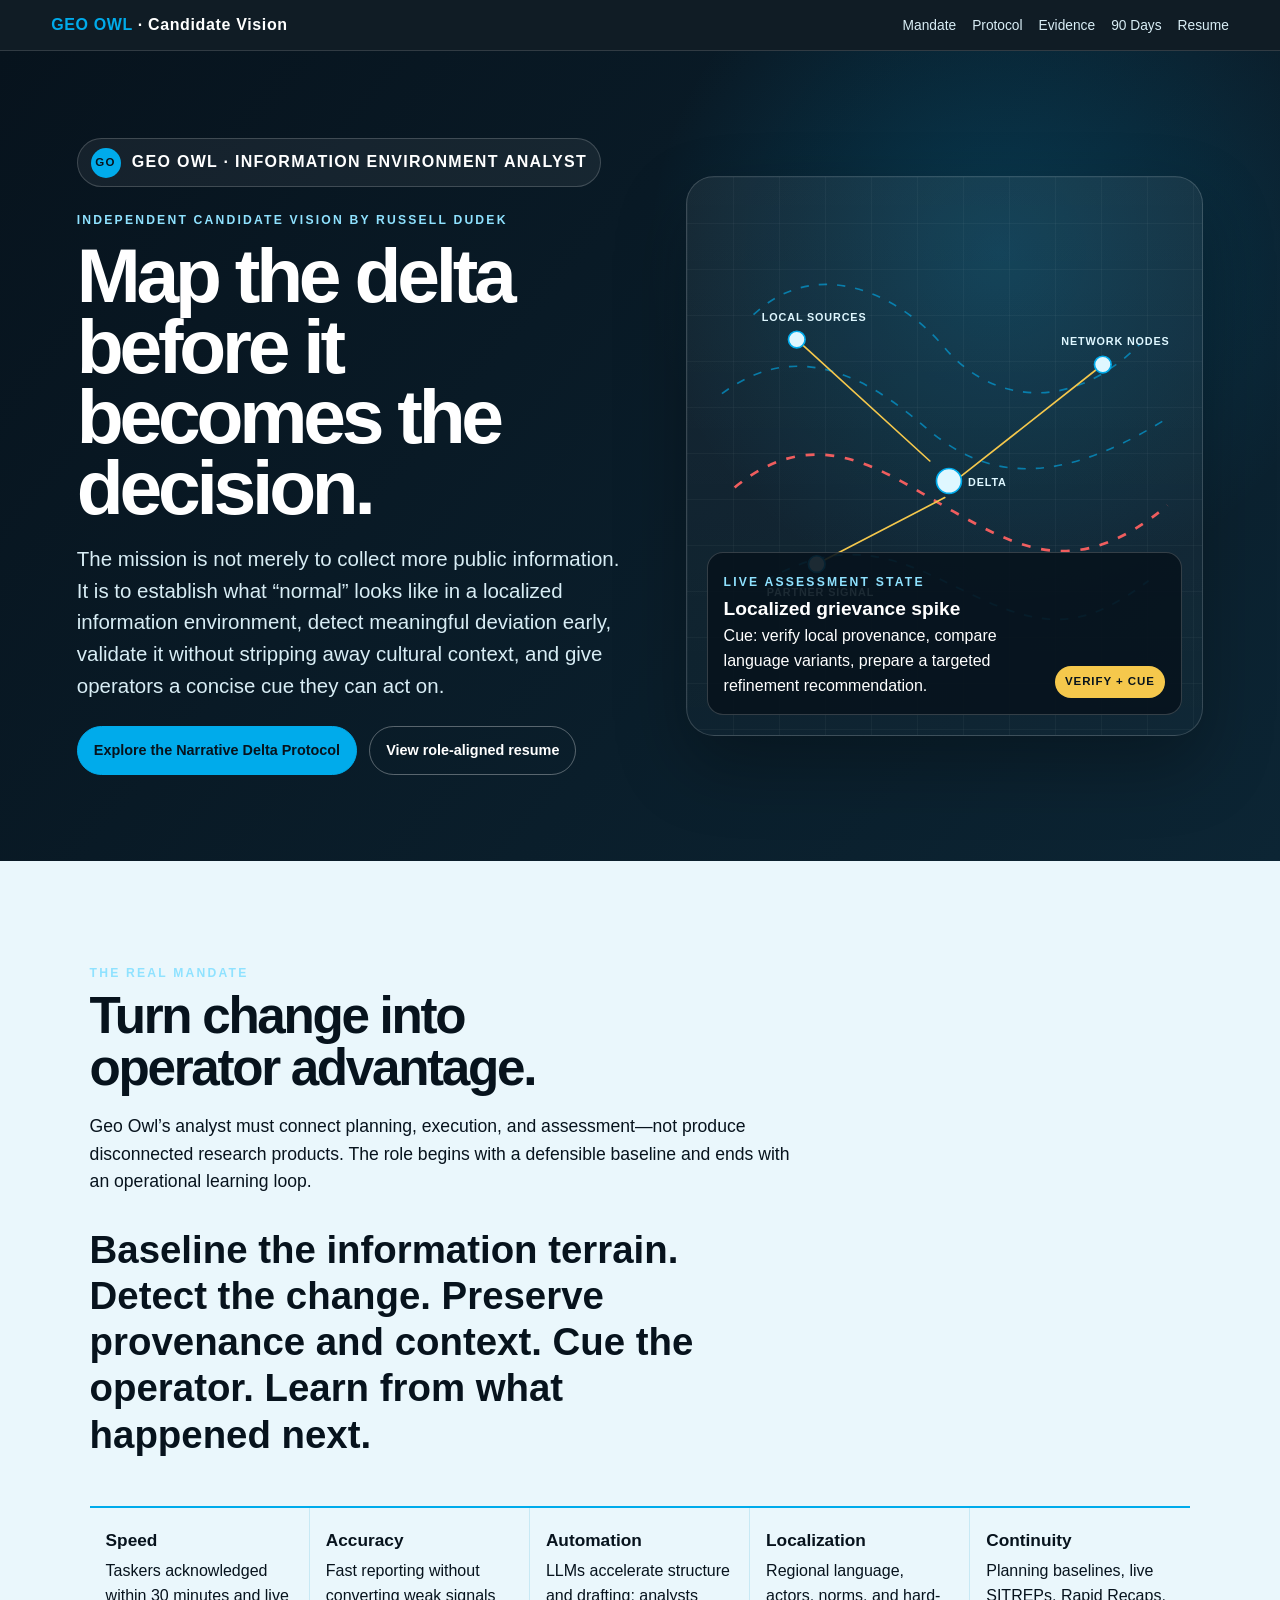
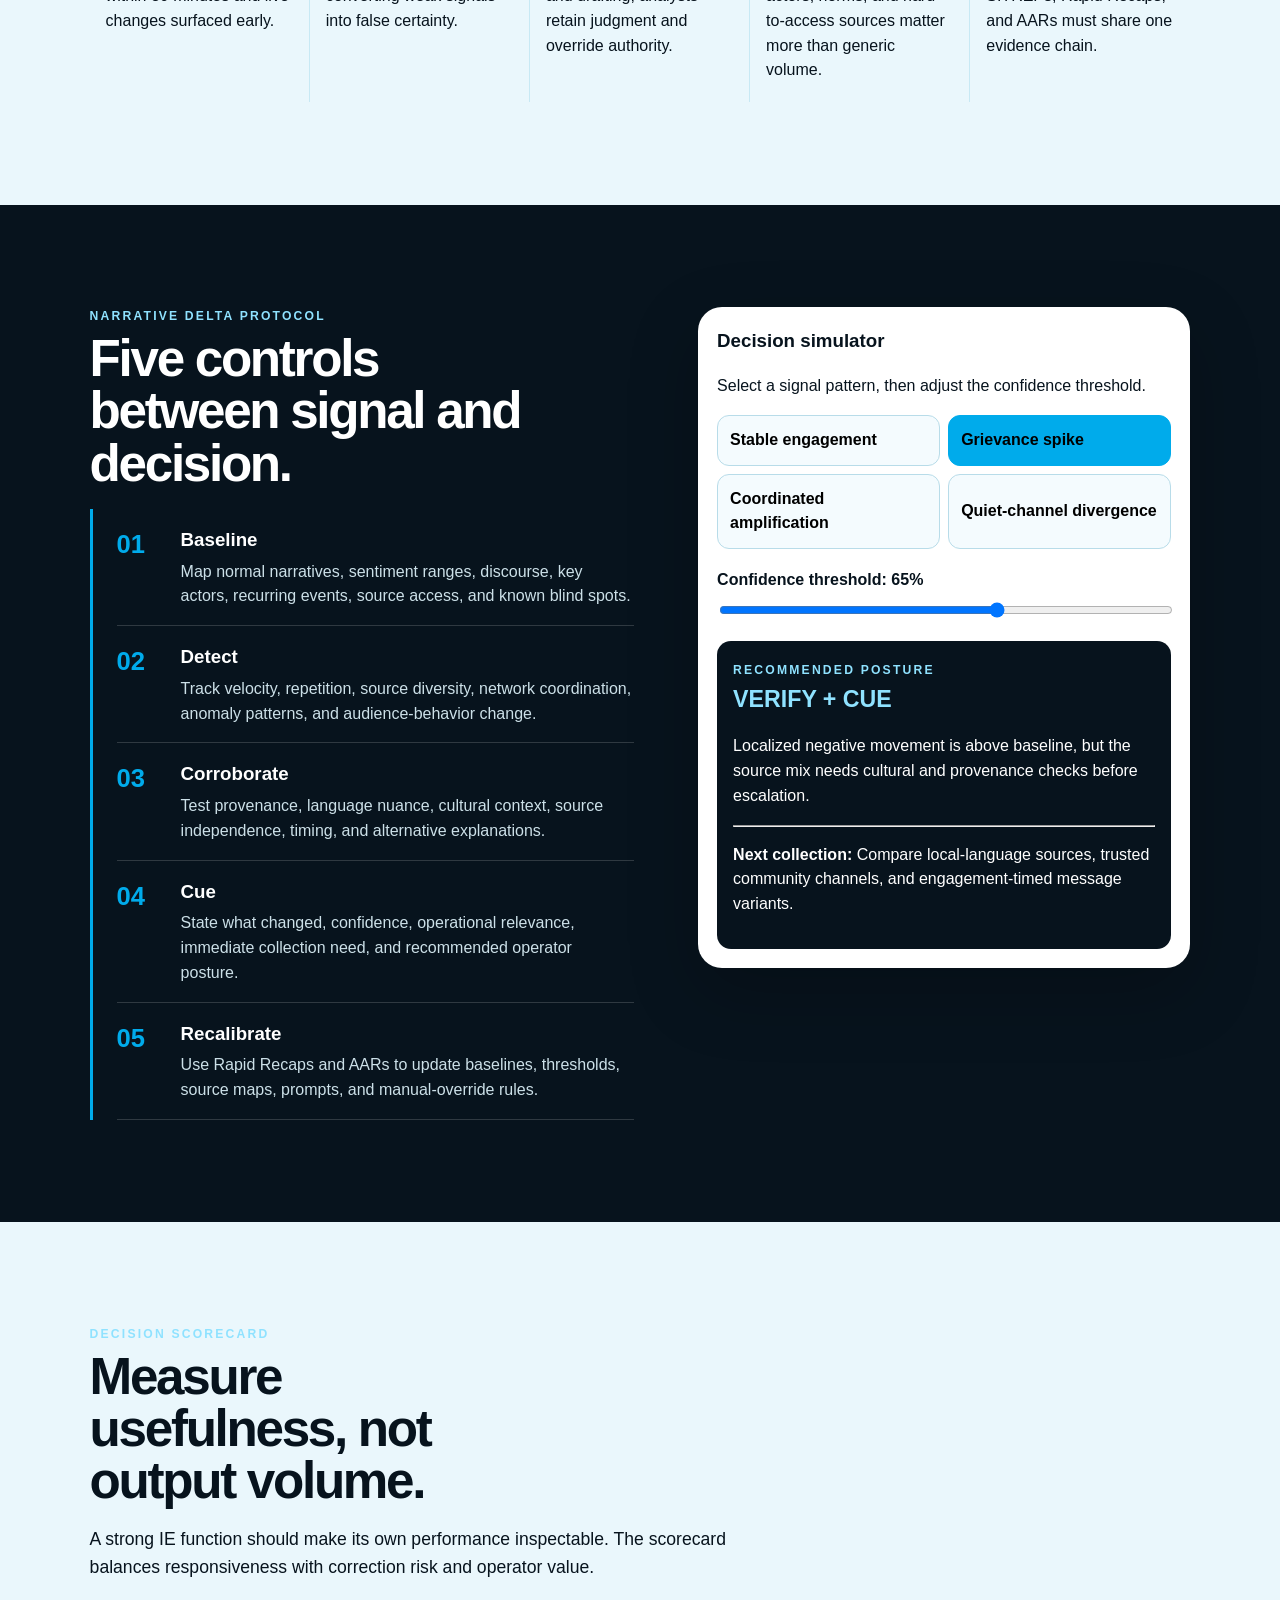
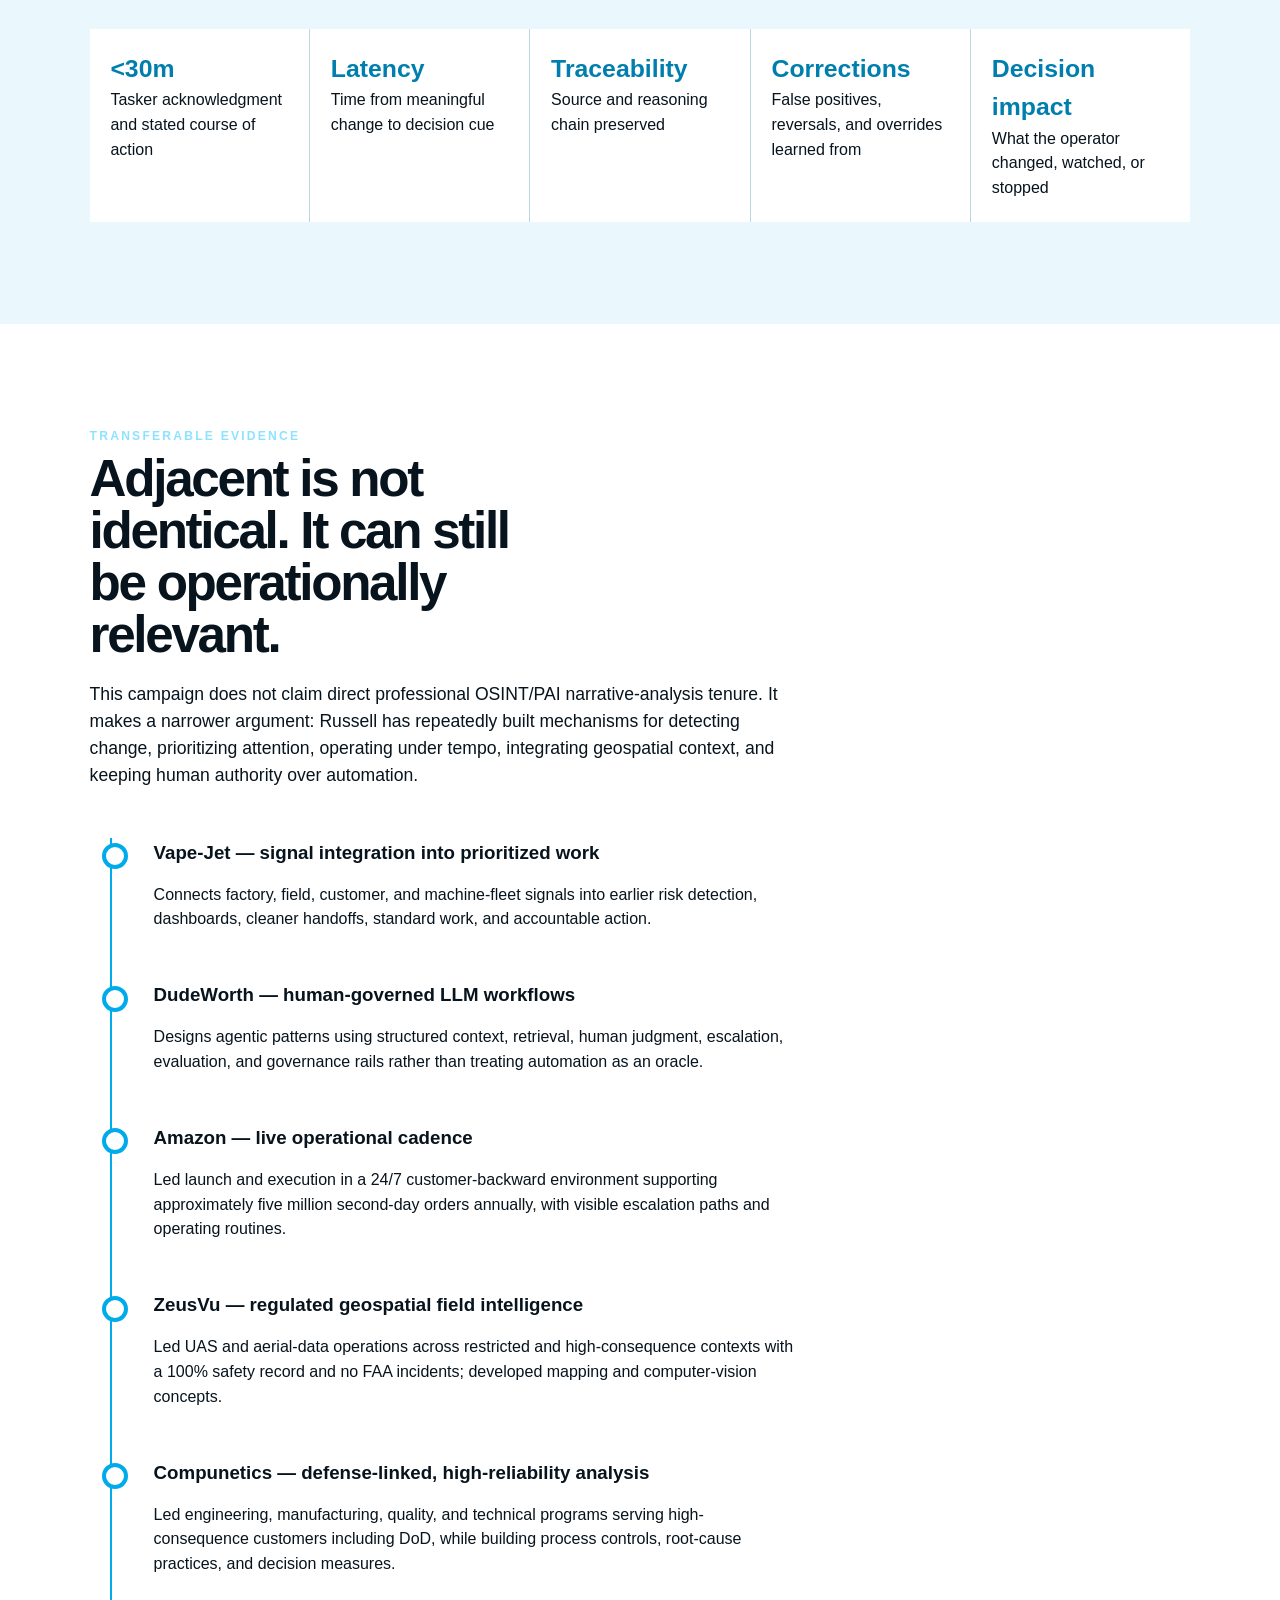
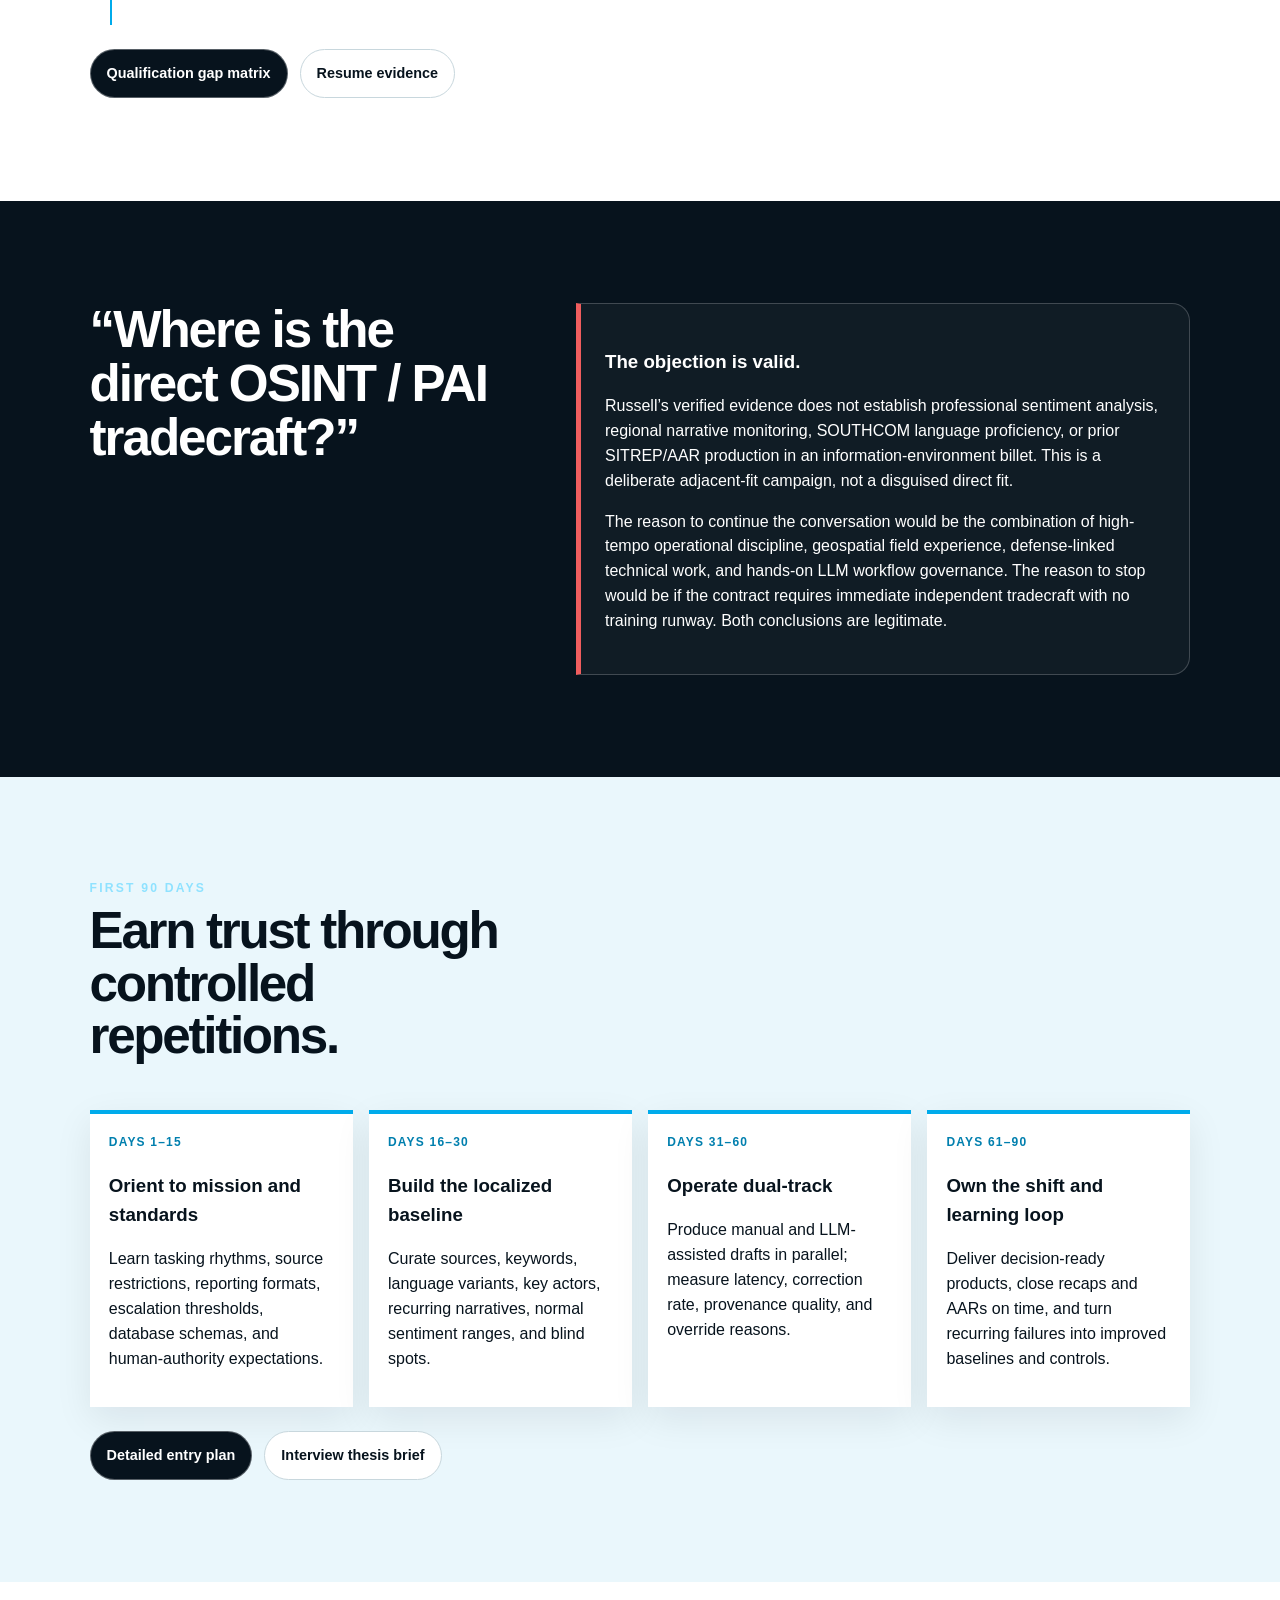
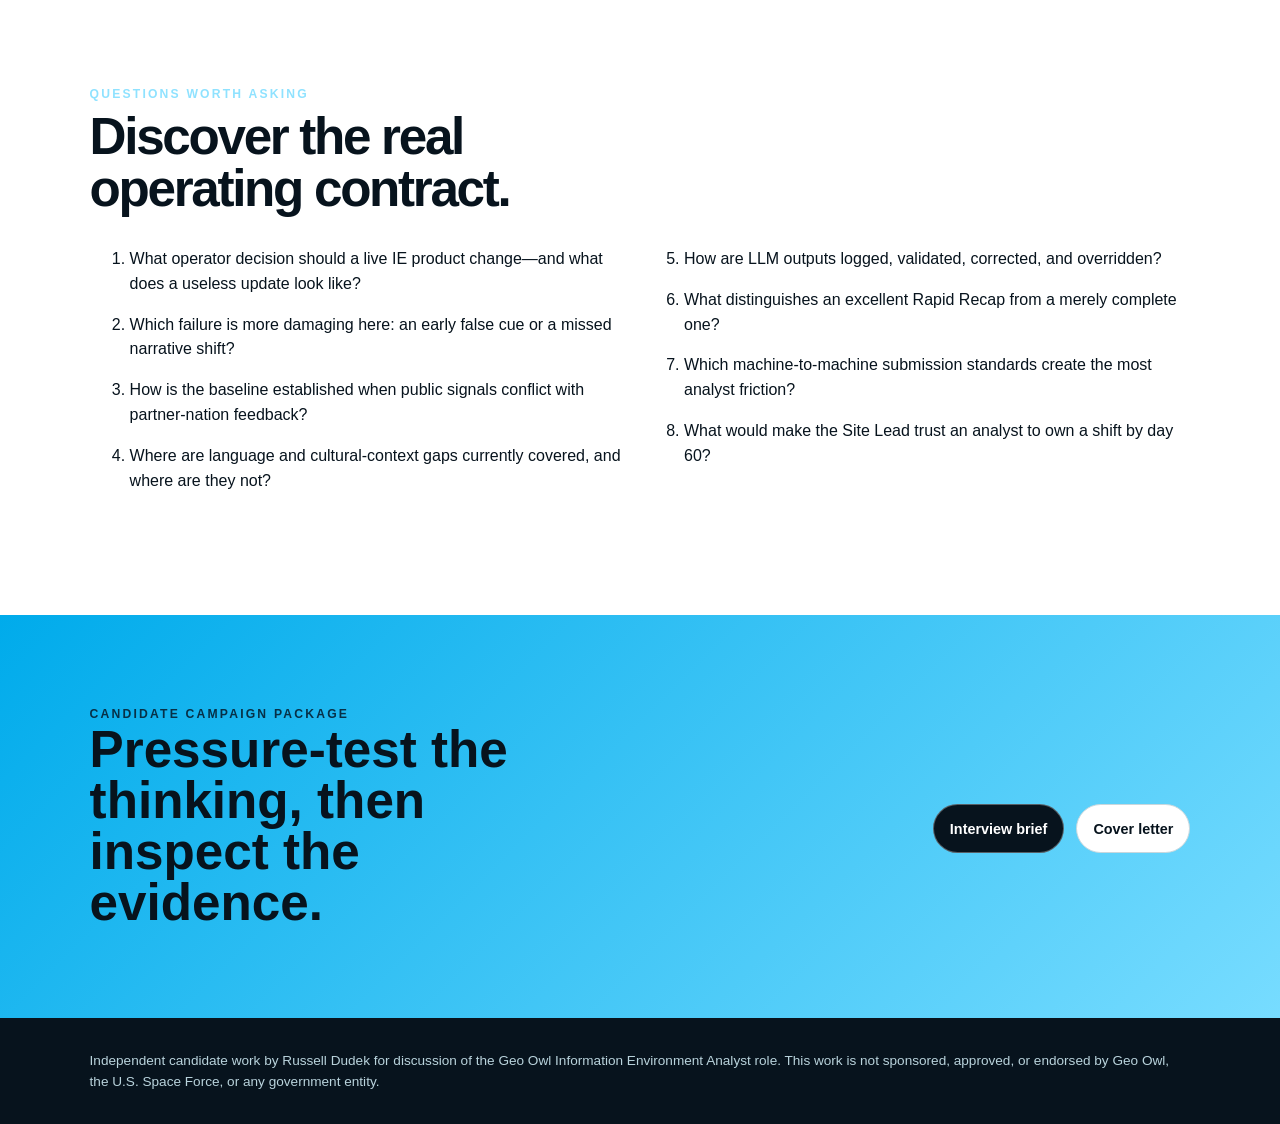
==== index.html @ a550bc73 "Publish corrected Geo Owl candidate vision" ====
<!doctype html>
<html lang="en">
<head>
<meta charset="utf-8">
<meta name="viewport" content="width=device-width,initial-scale=1">
<title>Geo Owl Information Environment Analyst | Candidate Vision by Russell Dudek</title>
<meta name="description" content="Independent candidate vision for translating public-information change into decision-ready operational intelligence.">
<link rel="stylesheet" href="styles.css">
</head>
<body>
<a class="skip" href="#main">Skip to content</a>
<nav class="site-nav" aria-label="Campaign navigation">
<a class="brand" href="index.html"><em>GEO OWL</em> · Candidate Vision</a>
<div class="nav-links"><a href="#mandate">Mandate</a><a href="#protocol">Protocol</a><a href="#evidence">Evidence</a><a href="#plan">90 Days</a><a href="resume.html">Resume</a></div>
</nav>
<main id="main">
<section class="hero">
<div>
<div class="company-lockup"><span class="owl">GO</span> Geo Owl · Information Environment Analyst</div>
<div class="eyebrow" style="margin-top:1.5rem">Independent candidate vision by Russell Dudek</div>
<h1>Map the delta before it becomes the decision.</h1>
<p class="lede">The mission is not merely to collect more public information. It is to establish what “normal” looks like in a localized information environment, detect meaningful deviation early, validate it without stripping away cultural context, and give operators a concise cue they can act on.</p>
<div class="hero-actions"><a class="button primary" href="#protocol">Explore the Narrative Delta Protocol</a><a class="button" href="resume.html">View role-aligned resume</a></div>
</div>
<div class="delta-stage" aria-label="Animated Narrative Delta Map">
<svg viewBox="0 0 620 560" role="img" aria-label="Information-environment contours and source nodes">
<path class="contour" d="M80 110 C160 35 260 90 310 150 S455 235 545 145"/>
<path class="contour" d="M42 205 C135 135 222 190 286 245 S430 327 577 235"/>
<path class="contour hot" id="hotContour" d="M76 315 C170 238 245 300 320 342 S458 418 558 335"/>
<path class="contour" d="M95 430 C205 365 273 415 354 452 S481 486 555 430"/>
<line class="vector" x1="132" y1="140" x2="292" y2="286"/><line class="vector" x1="500" y1="170" x2="330" y2="304"/><line class="vector" x1="156" y1="410" x2="310" y2="330"/>
<circle class="source-node" cx="132" cy="140" r="10"/><circle class="source-node" cx="500" cy="170" r="10"/><circle class="source-node" cx="156" cy="410" r="10"/><circle class="source-node" cx="315" cy="310" r="15"/>
<text class="field-label" x="90" y="118">LOCAL SOURCES</text><text class="field-label" x="450" y="147">NETWORK NODES</text><text class="field-label" x="96" y="448">PARTNER SIGNAL</text><text class="field-label" x="338" y="316">DELTA</text>
</svg>
<div class="delta-readout"><div><span class="eyebrow">Live assessment state</span><strong id="heroState">Localized grievance spike</strong><span id="heroCue">Cue: verify local provenance, compare language variants, prepare a targeted refinement recommendation.</span></div><span class="state-badge" id="heroBadge">VERIFY + CUE</span></div>
</div>
</section>
<section class="section mist" id="mandate">
<div class="kicker">The real mandate</div><h2>Turn change into operator advantage.</h2>
<p class="section-intro">Geo Owl’s analyst must connect planning, execution, and assessment—not produce disconnected research products. The role begins with a defensible baseline and ends with an operational learning loop.</p>
<p class="mandate-line">Baseline the information terrain. Detect the change. Preserve provenance and context. Cue the operator. Learn from what happened next.</p>
<div class="tension-river"><div class="tension"><b>Speed</b>Taskers acknowledged within 30 minutes and live changes surfaced early.</div><div class="tension"><b>Accuracy</b>Fast reporting without converting weak signals into false certainty.</div><div class="tension"><b>Automation</b>LLMs accelerate structure and drafting; analysts retain judgment and override authority.</div><div class="tension"><b>Localization</b>Regional language, actors, norms, and hard-to-access sources matter more than generic volume.</div><div class="tension"><b>Continuity</b>Planning baselines, live SITREPs, Rapid Recaps, and AARs must share one evidence chain.</div></div>
</section>
<section class="section dark" id="protocol">
<div class="system-grid"><div><div class="kicker">Narrative Delta Protocol</div><h2>Five controls between signal and decision.</h2><div class="protocol"><div class="protocol-step"><div class="num">01</div><div><h3>Baseline</h3><p>Map normal narratives, sentiment ranges, discourse, key actors, recurring events, source access, and known blind spots.</p></div></div><div class="protocol-step"><div class="num">02</div><div><h3>Detect</h3><p>Track velocity, repetition, source diversity, network coordination, anomaly patterns, and audience-behavior change.</p></div></div><div class="protocol-step"><div class="num">03</div><div><h3>Corroborate</h3><p>Test provenance, language nuance, cultural context, source independence, timing, and alternative explanations.</p></div></div><div class="protocol-step"><div class="num">04</div><div><h3>Cue</h3><p>State what changed, confidence, operational relevance, immediate collection need, and recommended operator posture.</p></div></div><div class="protocol-step"><div class="num">05</div><div><h3>Recalibrate</h3><p>Use Rapid Recaps and AARs to update baselines, thresholds, source maps, prompts, and manual-override rules.</p></div></div></div></div>
<div class="simulator" aria-label="Narrative Delta decision simulator"><h3 style="margin-top:0">Decision simulator</h3><p>Select a signal pattern, then adjust the confidence threshold.</p><div class="scenario-tabs"><button data-scenario="stable" aria-pressed="false">Stable engagement</button><button data-scenario="grievance" aria-pressed="true">Grievance spike</button><button data-scenario="coordination" aria-pressed="false">Coordinated amplification</button><button data-scenario="silence" aria-pressed="false">Quiet-channel divergence</button></div><label for="confidence">Confidence threshold: <span id="confidenceValue">65</span>%</label><input id="confidence" type="range" min="25" max="90" value="65"><div class="decision-card"><span class="eyebrow">Recommended posture</span><div class="decision" id="decision">VERIFY + CUE</div><p id="decisionReason">Localized negative movement is above baseline, but the source mix needs cultural and provenance checks before escalation.</p><hr><p><strong>Next collection:</strong> <span id="nextCollection">Compare local-language sources, trusted community channels, and engagement-timed message variants.</span></p></div></div>
</div>
</section>
<section class="section mist"><div class="kicker">Decision scorecard</div><h2>Measure usefulness, not output volume.</h2><p class="section-intro">A strong IE function should make its own performance inspectable. The scorecard balances responsiveness with correction risk and operator value.</p><div class="score-strip"><div class="score-cell"><strong>&lt;30m</strong>Tasker acknowledgment and stated course of action</div><div class="score-cell"><strong>Latency</strong>Time from meaningful change to decision cue</div><div class="score-cell"><strong>Traceability</strong>Source and reasoning chain preserved</div><div class="score-cell"><strong>Corrections</strong>False positives, reversals, and overrides learned from</div><div class="score-cell"><strong>Decision impact</strong>What the operator changed, watched, or stopped</div></div></section>
<section class="section" id="evidence"><div class="kicker">Transferable evidence</div><h2>Adjacent is not identical. It can still be operationally relevant.</h2><p class="section-intro">This campaign does not claim direct professional OSINT/PAI narrative-analysis tenure. It makes a narrower argument: Russell has repeatedly built mechanisms for detecting change, prioritizing attention, operating under tempo, integrating geospatial context, and keeping human authority over automation.</p><div class="evidence-trail"><div class="evidence-item"><h3>Vape-Jet — signal integration into prioritized work</h3><p>Connects factory, field, customer, and machine-fleet signals into earlier risk detection, dashboards, cleaner handoffs, standard work, and accountable action.</p></div><div class="evidence-item"><h3>DudeWorth — human-governed LLM workflows</h3><p>Designs agentic patterns using structured context, retrieval, human judgment, escalation, evaluation, and governance rails rather than treating automation as an oracle.</p></div><div class="evidence-item"><h3>Amazon — live operational cadence</h3><p>Led launch and execution in a 24/7 customer-backward environment supporting approximately five million second-day orders annually, with visible escalation paths and operating routines.</p></div><div class="evidence-item"><h3>ZeusVu — regulated geospatial field intelligence</h3><p>Led UAS and aerial-data operations across restricted and high-consequence contexts with a 100% safety record and no FAA incidents; developed mapping and computer-vision concepts.</p></div><div class="evidence-item"><h3>Compunetics — defense-linked, high-reliability analysis</h3><p>Led engineering, manufacturing, quality, and technical programs serving high-consequence customers including DoD, while building process controls, root-cause practices, and decision measures.</p></div></div><div class="hero-actions"><a class="button dark" href="mission-readiness.html">Qualification gap matrix</a><a class="button light" href="resume.html">Resume evidence</a></div></section>
<section class="section dark"><div class="objection"><div class="question">“Where is the direct OSINT / PAI tradecraft?”</div><div class="truth-box"><h3>The objection is valid.</h3><p>Russell’s verified evidence does not establish professional sentiment analysis, regional narrative monitoring, SOUTHCOM language proficiency, or prior SITREP/AAR production in an information-environment billet. This is a deliberate adjacent-fit campaign, not a disguised direct fit.</p><p>The reason to continue the conversation would be the combination of high-tempo operational discipline, geospatial field experience, defense-linked technical work, and hands-on LLM workflow governance. The reason to stop would be if the contract requires immediate independent tradecraft with no training runway. Both conclusions are legitimate.</p></div></div></section>
<section class="section mist" id="plan"><div class="kicker">First 90 days</div><h2>Earn trust through controlled repetitions.</h2><div class="plan-grid"><div class="plan-phase"><div class="days">Days 1–15</div><h3>Orient to mission and standards</h3><p>Learn tasking rhythms, source restrictions, reporting formats, escalation thresholds, database schemas, and human-authority expectations.</p></div><div class="plan-phase"><div class="days">Days 16–30</div><h3>Build the localized baseline</h3><p>Curate sources, keywords, language variants, key actors, recurring narratives, normal sentiment ranges, and blind spots.</p></div><div class="plan-phase"><div class="days">Days 31–60</div><h3>Operate dual-track</h3><p>Produce manual and LLM-assisted drafts in parallel; measure latency, correction rate, provenance quality, and override reasons.</p></div><div class="plan-phase"><div class="days">Days 61–90</div><h3>Own the shift and learning loop</h3><p>Deliver decision-ready products, close recaps and AARs on time, and turn recurring failures into improved baselines and controls.</p></div></div><div class="hero-actions"><a class="button dark" href="90-day-plan.html">Detailed entry plan</a><a class="button light" href="interview-brief.html">Interview thesis brief</a></div></section>
<section class="section"><div class="kicker">Questions worth asking</div><h2>Discover the real operating contract.</h2><ol class="questions"><li>What operator decision should a live IE product change—and what does a useless update look like?</li><li>Which failure is more damaging here: an early false cue or a missed narrative shift?</li><li>How is the baseline established when public signals conflict with partner-nation feedback?</li><li>Where are language and cultural-context gaps currently covered, and where are they not?</li><li>How are LLM outputs logged, validated, corrected, and overridden?</li><li>What distinguishes an excellent Rapid Recap from a merely complete one?</li><li>Which machine-to-machine submission standards create the most analyst friction?</li><li>What would make the Site Lead trust an analyst to own a shift by day 60?</li></ol></section>
<section class="cta"><div><div class="eyebrow" style="color:#073047">Candidate campaign package</div><h2>Pressure-test the thinking, then inspect the evidence.</h2></div><div class="hero-actions"><a class="button dark" href="interview-brief.html">Interview brief</a><a class="button light" href="cover-letter.html">Cover letter</a></div></section>
</main>
<footer class="site-footer">Independent candidate work by Russell Dudek for discussion of the Geo Owl Information Environment Analyst role. This work is not sponsored, approved, or endorsed by Geo Owl, the U.S. Space Force, or any government entity.</footer>
<script src="app.js"></script>
</body>
</html>
---- styles.css ----
@import url("brand-tokens.css");
*{box-sizing:border-box}html{scroll-behavior:smooth}body{margin:0;background:#fff;color:var(--geo-ink);font-family:"Avenir Next","Segoe UI",Tahoma,sans-serif;line-height:1.55}a{color:inherit}button,input{font:inherit}.skip{position:absolute;left:-9999px}.skip:focus{left:1rem;top:1rem;background:#fff;padding:.75rem;z-index:1000}.site-nav{position:sticky;top:0;z-index:50;display:flex;align-items:center;justify-content:space-between;padding:.8rem clamp(1rem,4vw,4rem);background:rgba(7,19,29,.96);color:#fff;border-bottom:1px solid rgba(255,255,255,.14);backdrop-filter:blur(14px)}.brand{font-weight:900;letter-spacing:.04em;text-decoration:none}.brand em{font-style:normal;color:var(--geo-cyan)}.nav-links{display:flex;gap:1rem;flex-wrap:wrap}.nav-links a{text-decoration:none;font-size:.86rem;color:#d9eef6}.nav-links a:hover,.nav-links a:focus{color:#fff}.hero{min-height:90vh;padding:clamp(2rem,6vw,6rem);display:grid;grid-template-columns:minmax(0,1fr) minmax(420px,.95fr);gap:clamp(2rem,5vw,5rem);align-items:center;color:#fff;background:radial-gradient(circle at 78% 25%,rgba(0,171,235,.2),transparent 30%),linear-gradient(130deg,var(--geo-ink),var(--geo-deep));overflow:hidden}.company-lockup{display:inline-flex;align-items:center;gap:.7rem;padding:.55rem .8rem;border:1px solid rgba(255,255,255,.18);border-radius:999px;background:rgba(255,255,255,.06);font-weight:900;letter-spacing:.08em;text-transform:uppercase}.company-lockup .owl{width:30px;height:30px;border-radius:50%;display:grid;place-items:center;background:var(--geo-cyan);color:var(--geo-ink);font-size:.72rem}.eyebrow,.kicker{text-transform:uppercase;letter-spacing:.18em;font-size:.76rem;font-weight:900;color:#8fe2ff}.hero h1{font-size:clamp(3rem,6vw,6.5rem);line-height:.92;letter-spacing:-.055em;margin:.6rem 0 1.2rem;max-width:11ch}.hero .lede{font-size:clamp(1.05rem,1.6vw,1.35rem);max-width:62ch;color:#d8edf5}.hero-actions,.doc-actions{display:flex;flex-wrap:wrap;gap:.75rem;margin-top:1.5rem}.button{display:inline-flex;align-items:center;justify-content:center;padding:.78rem 1rem;border-radius:999px;text-decoration:none;font-weight:900;font-size:.9rem;border:1px solid rgba(255,255,255,.32);background:transparent;color:#fff;cursor:pointer}.button.primary{background:var(--geo-cyan);border-color:var(--geo-cyan);color:var(--geo-ink)}.button.dark{background:var(--geo-ink);color:#fff}.button.light{background:#fff;color:var(--geo-ink);border-color:#c8d7dd}.button:focus-visible,button:focus-visible,input:focus-visible,a:focus-visible{outline:3px solid var(--geo-signal);outline-offset:3px}.delta-stage{position:relative;min-height:560px;border:1px solid rgba(255,255,255,.16);border-radius:28px;background:linear-gradient(180deg,rgba(255,255,255,.06),rgba(255,255,255,.018));overflow:hidden;box-shadow:0 30px 70px rgba(0,0,0,.28)}.delta-stage:after{content:"";position:absolute;inset:0;background-image:linear-gradient(rgba(255,255,255,.035) 1px,transparent 1px),linear-gradient(90deg,rgba(255,255,255,.035) 1px,transparent 1px);background-size:46px 46px;pointer-events:none}.delta-stage svg{position:absolute;inset:0;width:100%;height:100%}.contour{fill:none;stroke:rgba(0,171,235,.62);stroke-width:2;stroke-dasharray:10 12;animation:drift 10s linear infinite;transform-origin:center;transition:opacity .25s,transform .25s}.contour.hot{stroke:var(--geo-alert);stroke-width:3;animation-duration:6s}.vector{stroke:var(--geo-signal);stroke-width:2;stroke-linecap:round;animation:pulse 2.6s ease-in-out infinite}.source-node{fill:#dff7ff;stroke:var(--geo-cyan);stroke-width:2}.field-label{fill:#dff7ff;font-size:13px;font-weight:800;letter-spacing:.08em}.delta-readout{position:absolute;z-index:3;left:1.25rem;right:1.25rem;bottom:1.25rem;padding:1rem;border:1px solid rgba(255,255,255,.18);border-radius:16px;background:rgba(7,19,29,.9);display:grid;grid-template-columns:1fr auto;gap:1rem;align-items:end}.delta-readout strong{display:block;font-size:1.2rem}.state-badge{padding:.45rem .65rem;border-radius:999px;background:var(--geo-signal);color:var(--geo-ink);font-weight:900;letter-spacing:.08em;font-size:.72rem}.section{padding:clamp(4rem,8vw,8rem) clamp(1.2rem,7vw,7rem)}.section.dark{background:var(--geo-ink);color:#fff}.section.mist{background:var(--geo-mist)}.section h2{font-size:clamp(2.2rem,4vw,4.5rem);line-height:1.02;letter-spacing:-.045em;margin:.45rem 0 1.2rem;max-width:16ch}.section-intro{max-width:72ch;font-size:1.1rem}.mandate-line{font-size:clamp(1.55rem,3vw,3.15rem);line-height:1.2;max-width:30ch;margin:2rem 0 0;font-weight:900}.tension-river{margin-top:3rem;display:grid;grid-template-columns:repeat(5,1fr);border-top:2px solid var(--geo-cyan)}.tension{padding:1.2rem 1rem;border-right:1px solid #c8e9f4}.tension:last-child{border-right:0}.tension b{display:block;font-size:1.08rem;margin-bottom:.35rem}.system-grid{display:grid;grid-template-columns:1.05fr .95fr;gap:clamp(2rem,5vw,5rem);align-items:start}.protocol{border-left:3px solid var(--geo-cyan);padding-left:1.5rem}.protocol-step{display:grid;grid-template-columns:3rem 1fr;gap:1rem;padding:1rem 0;border-bottom:1px solid rgba(255,255,255,.16)}.protocol-step .num{font-size:1.6rem;color:var(--geo-cyan);font-weight:900}.protocol-step h3{margin:0}.protocol-step p{margin:.35rem 0 0;color:#cce0e8}.simulator{background:#fff;color:var(--geo-ink);border-radius:24px;padding:1.2rem;box-shadow:0 24px 70px rgba(0,0,0,.22)}.scenario-tabs{display:grid;grid-template-columns:1fr 1fr;gap:.5rem}.scenario-tabs button{border:1px solid #b8dce9;background:#f4fbfe;padding:.75rem;border-radius:12px;text-align:left;font-weight:900;cursor:pointer}.scenario-tabs button[aria-pressed="true"]{background:var(--geo-cyan);border-color:var(--geo-cyan)}.simulator label{display:block;font-weight:900;margin:1.2rem 0 .4rem}.simulator input[type=range]{width:100%}.decision-card{margin-top:1rem;padding:1rem;border-radius:14px;background:var(--geo-ink);color:#fff}.decision-card .decision{font-size:1.45rem;color:#8fe2ff;font-weight:900}.score-strip{display:grid;grid-template-columns:repeat(5,1fr);gap:1px;background:#b9d8e4;margin-top:3rem}.score-cell{background:#fff;padding:1.3rem}.score-cell strong{display:block;font-size:1.55rem;color:#007fae}.evidence-trail{position:relative;margin-top:3rem}.evidence-trail:before{content:"";position:absolute;left:20px;top:0;bottom:0;width:2px;background:var(--geo-cyan)}.evidence-item{position:relative;padding:0 0 2rem 4rem}.evidence-item:before{content:"";position:absolute;left:12px;top:.35rem;width:18px;height:18px;border-radius:50%;background:#fff;border:4px solid var(--geo-cyan)}.evidence-item h3{margin:0}.evidence-item p{max-width:72ch}.objection{display:grid;grid-template-columns:.8fr 1.2fr;gap:clamp(2rem,6vw,6rem)}.objection .question{font-size:clamp(2rem,4vw,4.2rem);line-height:1.05;font-weight:900;letter-spacing:-.04em}.truth-box{padding:1.5rem;border:1px solid rgba(255,255,255,.2);border-left:5px solid var(--geo-alert);border-radius:0 18px 18px 0;background:rgba(255,255,255,.04)}.plan-grid{display:grid;grid-template-columns:repeat(4,1fr);gap:1rem;margin-top:3rem}.plan-phase{padding:1.2rem;background:#fff;border-top:4px solid var(--geo-cyan);box-shadow:0 12px 35px rgba(7,19,29,.08)}.plan-phase .days{font-weight:900;color:#007fae;text-transform:uppercase;letter-spacing:.1em;font-size:.75rem}.questions{columns:2;column-gap:3rem;margin-top:2rem}.questions li{break-inside:avoid;margin:0 0 1rem}.cta{padding:clamp(3rem,7vw,7rem);display:grid;grid-template-columns:1fr auto;gap:2rem;align-items:center;background:linear-gradient(135deg,var(--geo-cyan),#77dcff)}.cta h2{font-size:clamp(2.2rem,4vw,4rem);line-height:1;margin:0;max-width:18ch}.site-footer{padding:2rem clamp(1.2rem,7vw,7rem);background:var(--geo-ink);color:#b9d3dc;font-size:.85rem}.document-body{background:#dfe8ec}.document-shell{padding:2rem 1rem}.doc-actions{max-width:8.5in;margin:0 auto 1rem}.doc-actions .button{color:var(--geo-ink);border-color:#b4c6ce}.doc-page{width:8.5in;min-height:11in;margin:0 auto 1.5rem;background:#fff;padding:.48in .55in .42in;box-shadow:0 12px 40px rgba(0,0,0,.15);position:relative}.doc-header{display:grid;grid-template-columns:1fr auto;gap:1rem;padding-bottom:.16in;border-bottom:3px solid var(--geo-cyan);margin-bottom:.18in}.doc-name{margin:0;font-size:26pt;line-height:1;font-weight:900}.doc-role{font-size:10pt;text-transform:uppercase;letter-spacing:.13em;color:var(--geo-graphite);font-weight:800;margin-top:6px}.doc-contact{font-size:8.2pt;line-height:1.45;text-align:right;color:#31434c}.doc-contact a{text-decoration:none}.doc-section{margin-top:.15in}.doc-section h2{font-size:11pt;letter-spacing:.11em;text-transform:uppercase;color:#007fae;margin:0 0 6px;padding-bottom:3px;border-bottom:1px solid #b6dae7}.doc-section h3{font-size:10.4pt;margin:0}.doc-section p,.doc-section li{font-size:8.65pt;line-height:1.32}.doc-section p{margin:4px 0}.doc-section ul{margin:4px 0 0 16px;padding:0}.doc-section li{margin-bottom:2px}.role-row{display:grid;grid-template-columns:1fr auto;gap:.5rem}.role-row .dates{font-size:8.5pt;color:var(--geo-graphite);font-weight:800}.two-col{display:grid;grid-template-columns:1fr 1fr;gap:.18in}.three-col{display:grid;grid-template-columns:repeat(3,1fr);gap:.12in}.callout{padding:.11in .14in;margin:.12in 0;background:var(--geo-mist);border-left:4px solid var(--geo-cyan)}.callout.alert{background:#fff2f2;border-color:var(--geo-alert)}.doc-footer{position:absolute;left:.55in;right:.55in;bottom:.22in;display:flex;justify-content:space-between;border-top:1px solid #d0dde2;padding-top:5px;font-size:7.5pt;color:#60717a}.matrix{width:100%;border-collapse:collapse;margin-top:8px}.matrix th,.matrix td{border:1px solid #b8d2dc;padding:6px;font-size:8.2pt;vertical-align:top}.matrix th{background:var(--geo-ink);color:#fff;text-align:left}.status-direct{color:#117148;font-weight:900}.status-adjacent{color:#8b6500;font-weight:900}.status-gap{color:#a52b2d;font-weight:900}@keyframes drift{to{stroke-dashoffset:-180}}@keyframes pulse{0%,100%{opacity:.35}50%{opacity:1}}@media(max-width:1000px){.hero{grid-template-columns:1fr;min-height:auto}.delta-stage{min-height:520px}.tension-river{grid-template-columns:1fr 1fr}.system-grid,.objection{grid-template-columns:1fr}.plan-grid,.score-strip{grid-template-columns:1fr 1fr}.cta{grid-template-columns:1fr}.questions{columns:1}.doc-page{width:min(100%,8.5in);min-height:auto;padding:clamp(1rem,5vw,.55in)}.doc-footer{position:static;margin-top:1rem}.doc-header,.two-col,.three-col{grid-template-columns:1fr}.doc-contact{text-align:left}.nav-links{display:none}}@media(max-width:560px){.hero{padding:2rem 1rem}.delta-stage{min-height:460px}.delta-readout{grid-template-columns:1fr}.tension-river,.plan-grid,.score-strip,.scenario-tabs{grid-template-columns:1fr}.section{padding:3.5rem 1rem}.site-nav{padding:.65rem 1rem}}@media(prefers-reduced-motion:reduce){html{scroll-behavior:auto}.contour,.vector{animation:none!important}}@media print{@page{size:Letter;margin:0}body.document-body{background:#fff}.site-nav,.doc-actions{display:none!important}.document-shell{padding:0}.doc-page{width:8.5in;height:11in;min-height:11in;margin:0;box-shadow:none;padding:.48in .55in .42in;overflow:hidden;break-after:page}.doc-page:last-child{break-after:auto}.doc-footer{position:absolute;left:.55in;right:.55in;bottom:.22in}.doc-section,.callout{break-inside:avoid}}
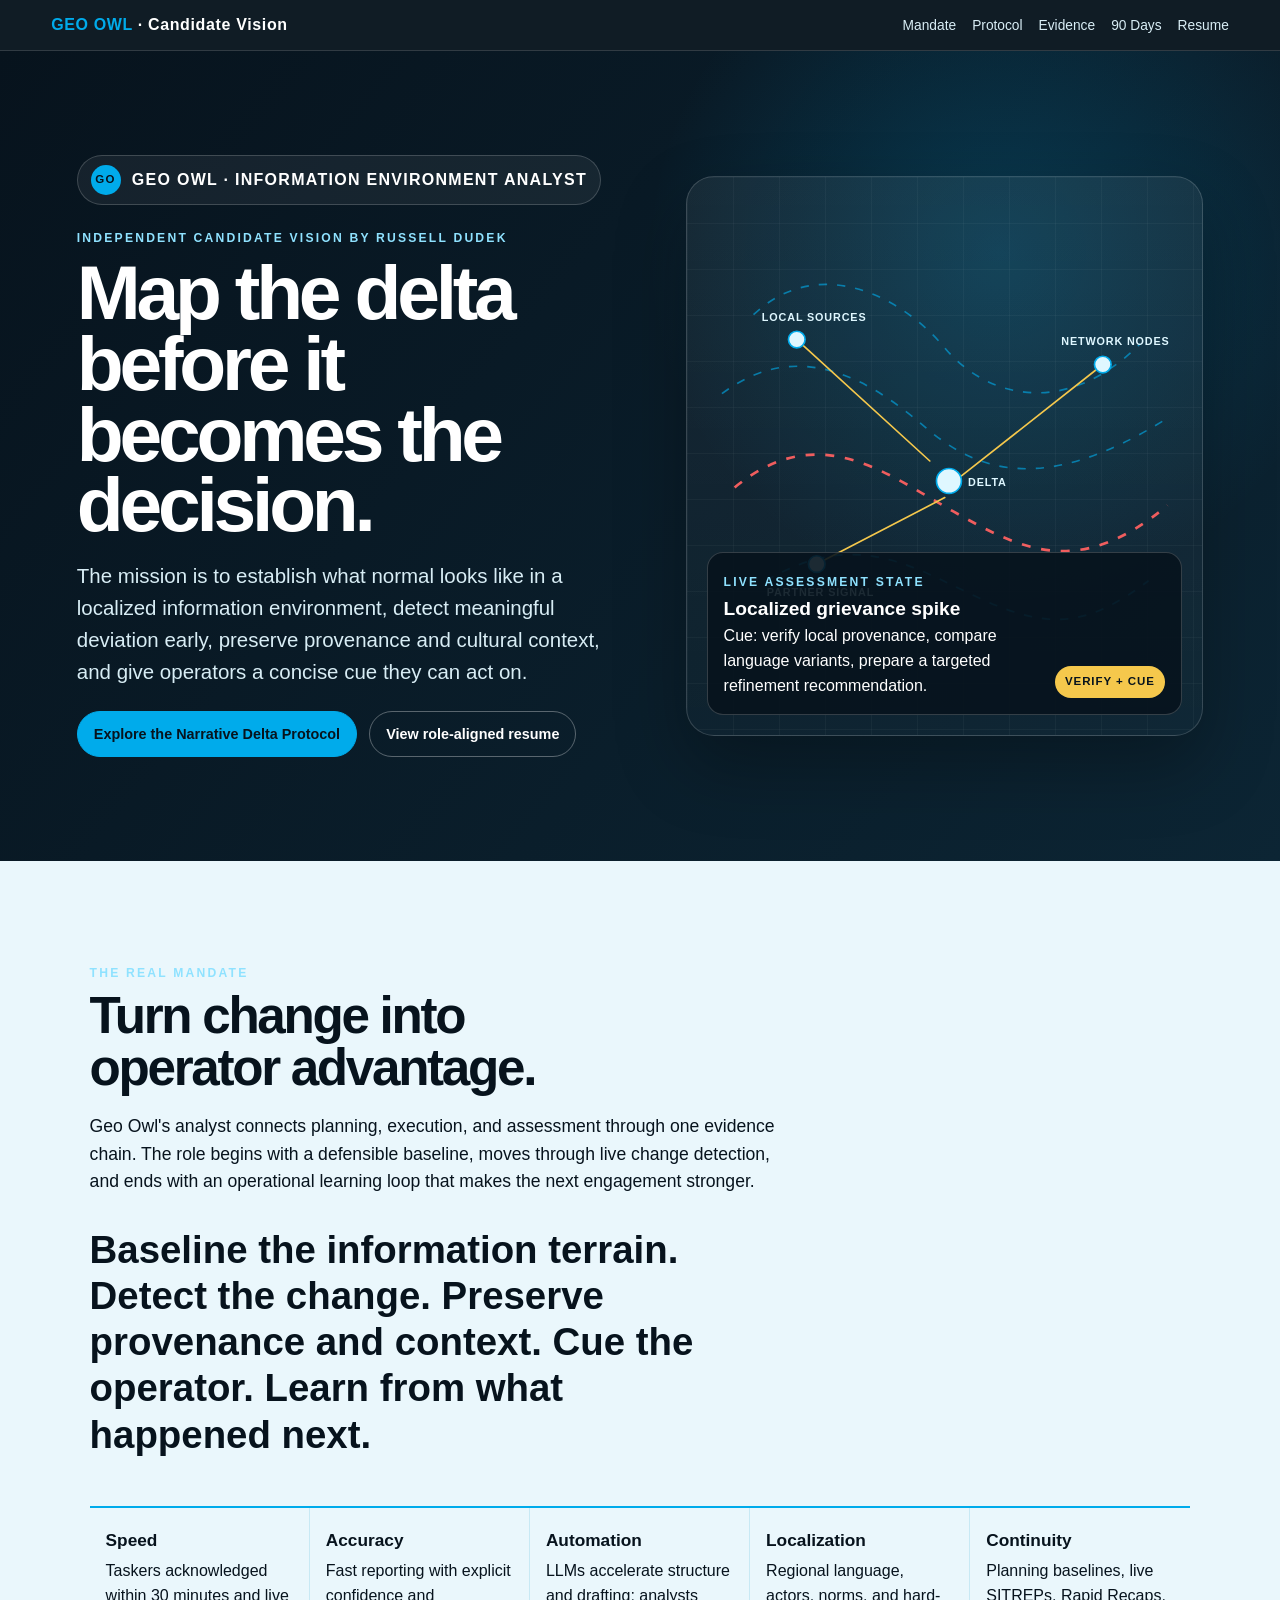
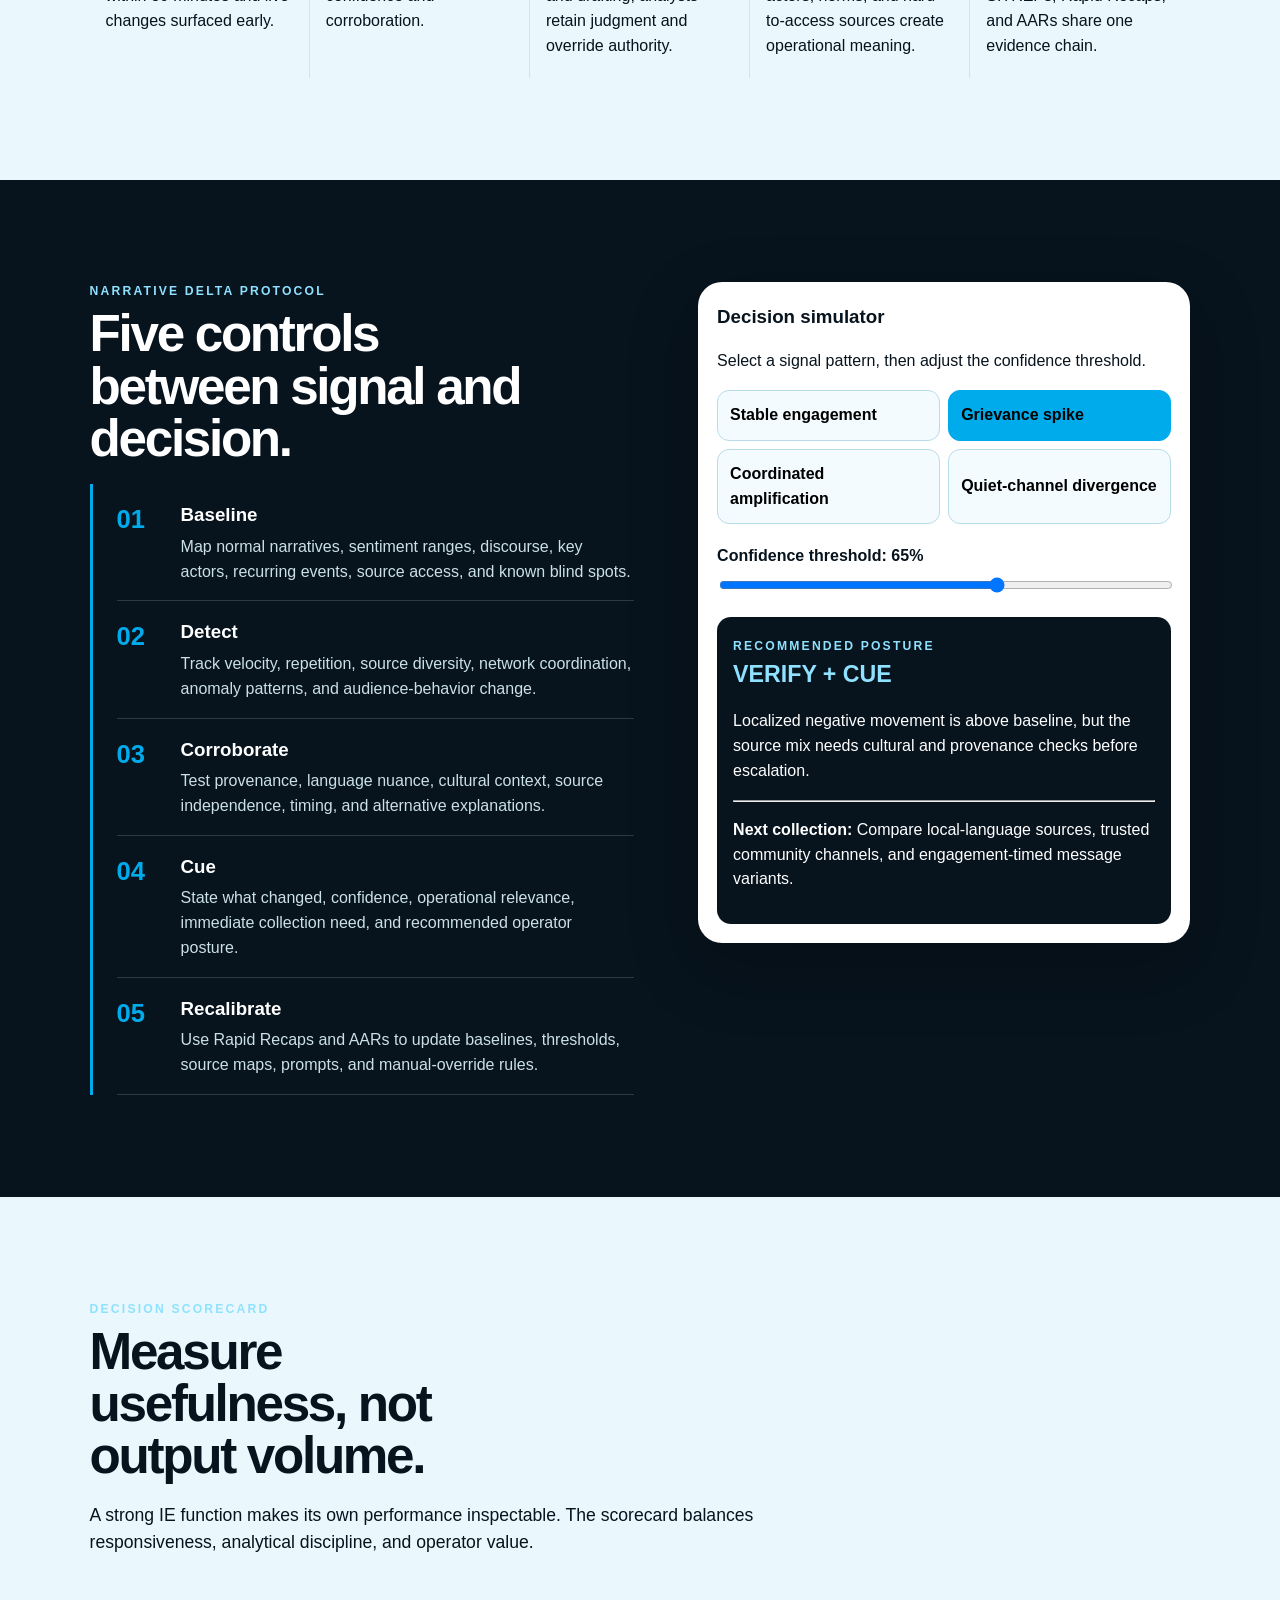
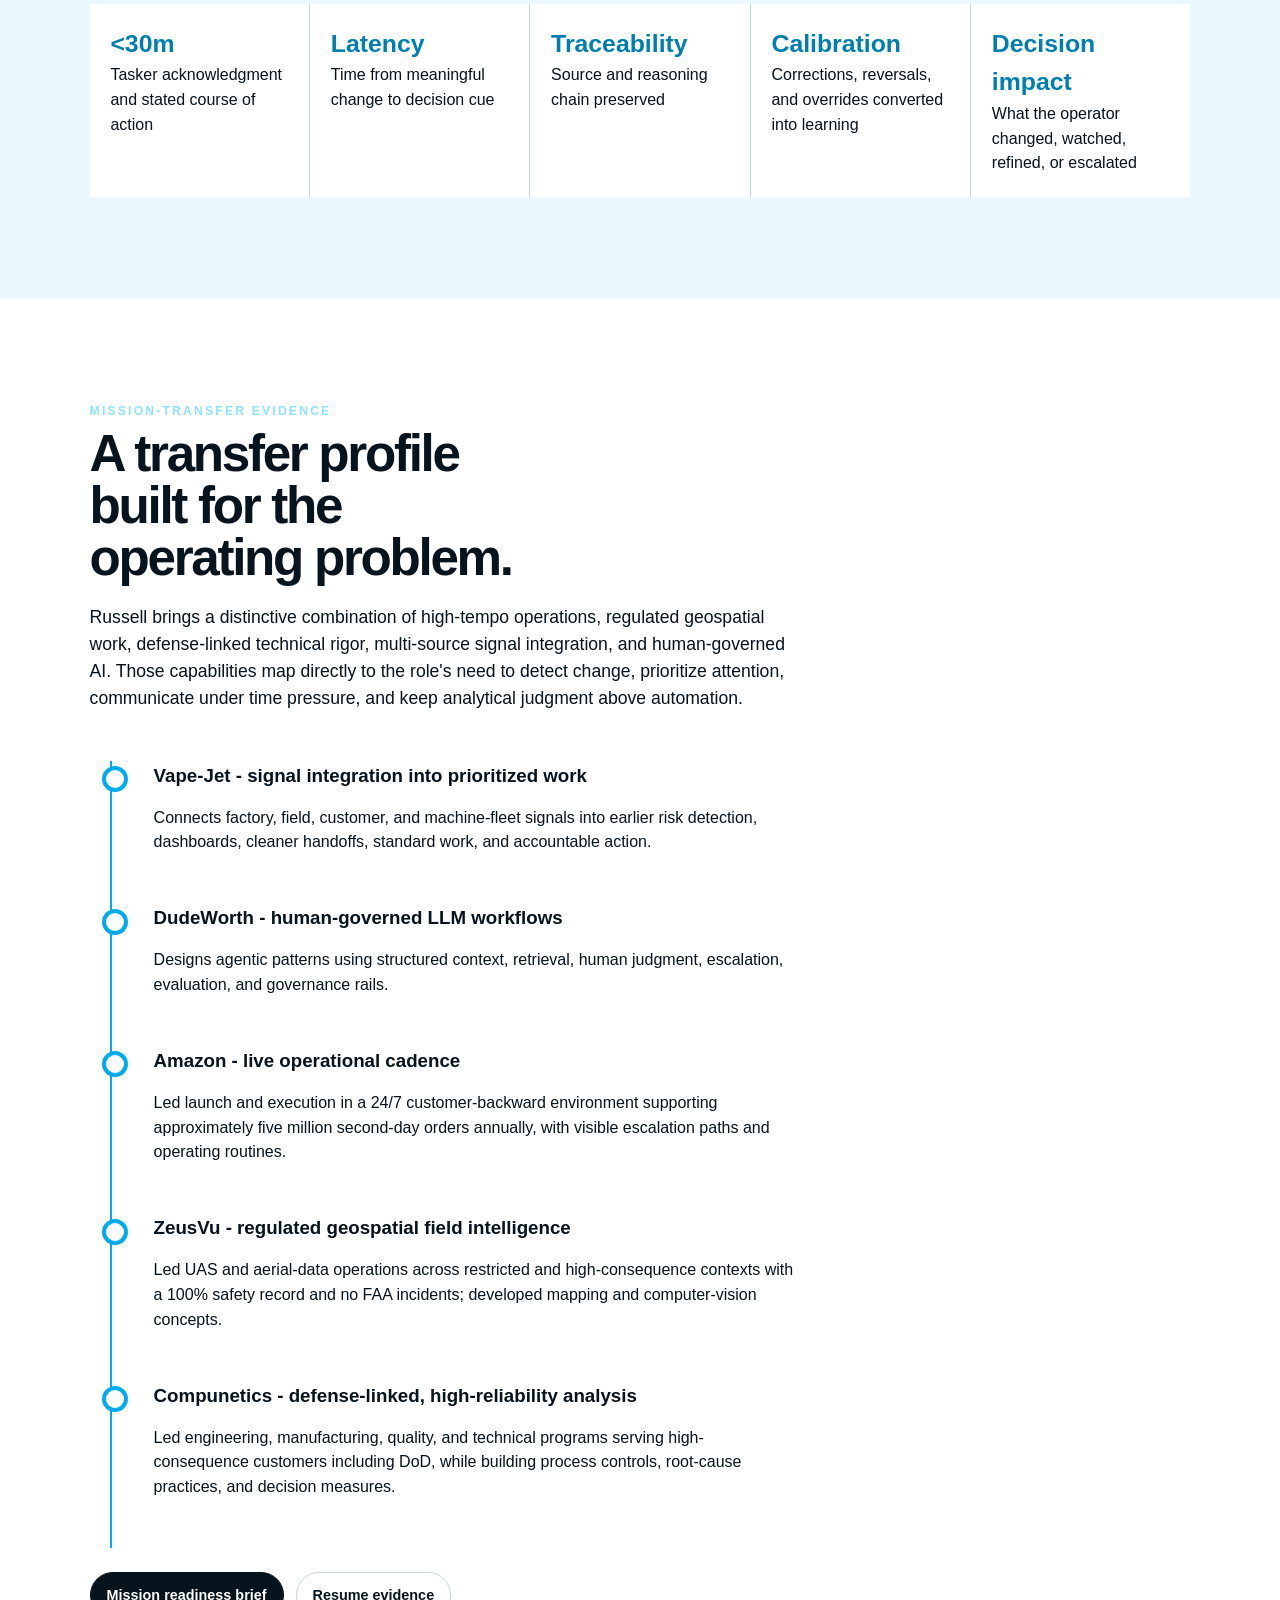
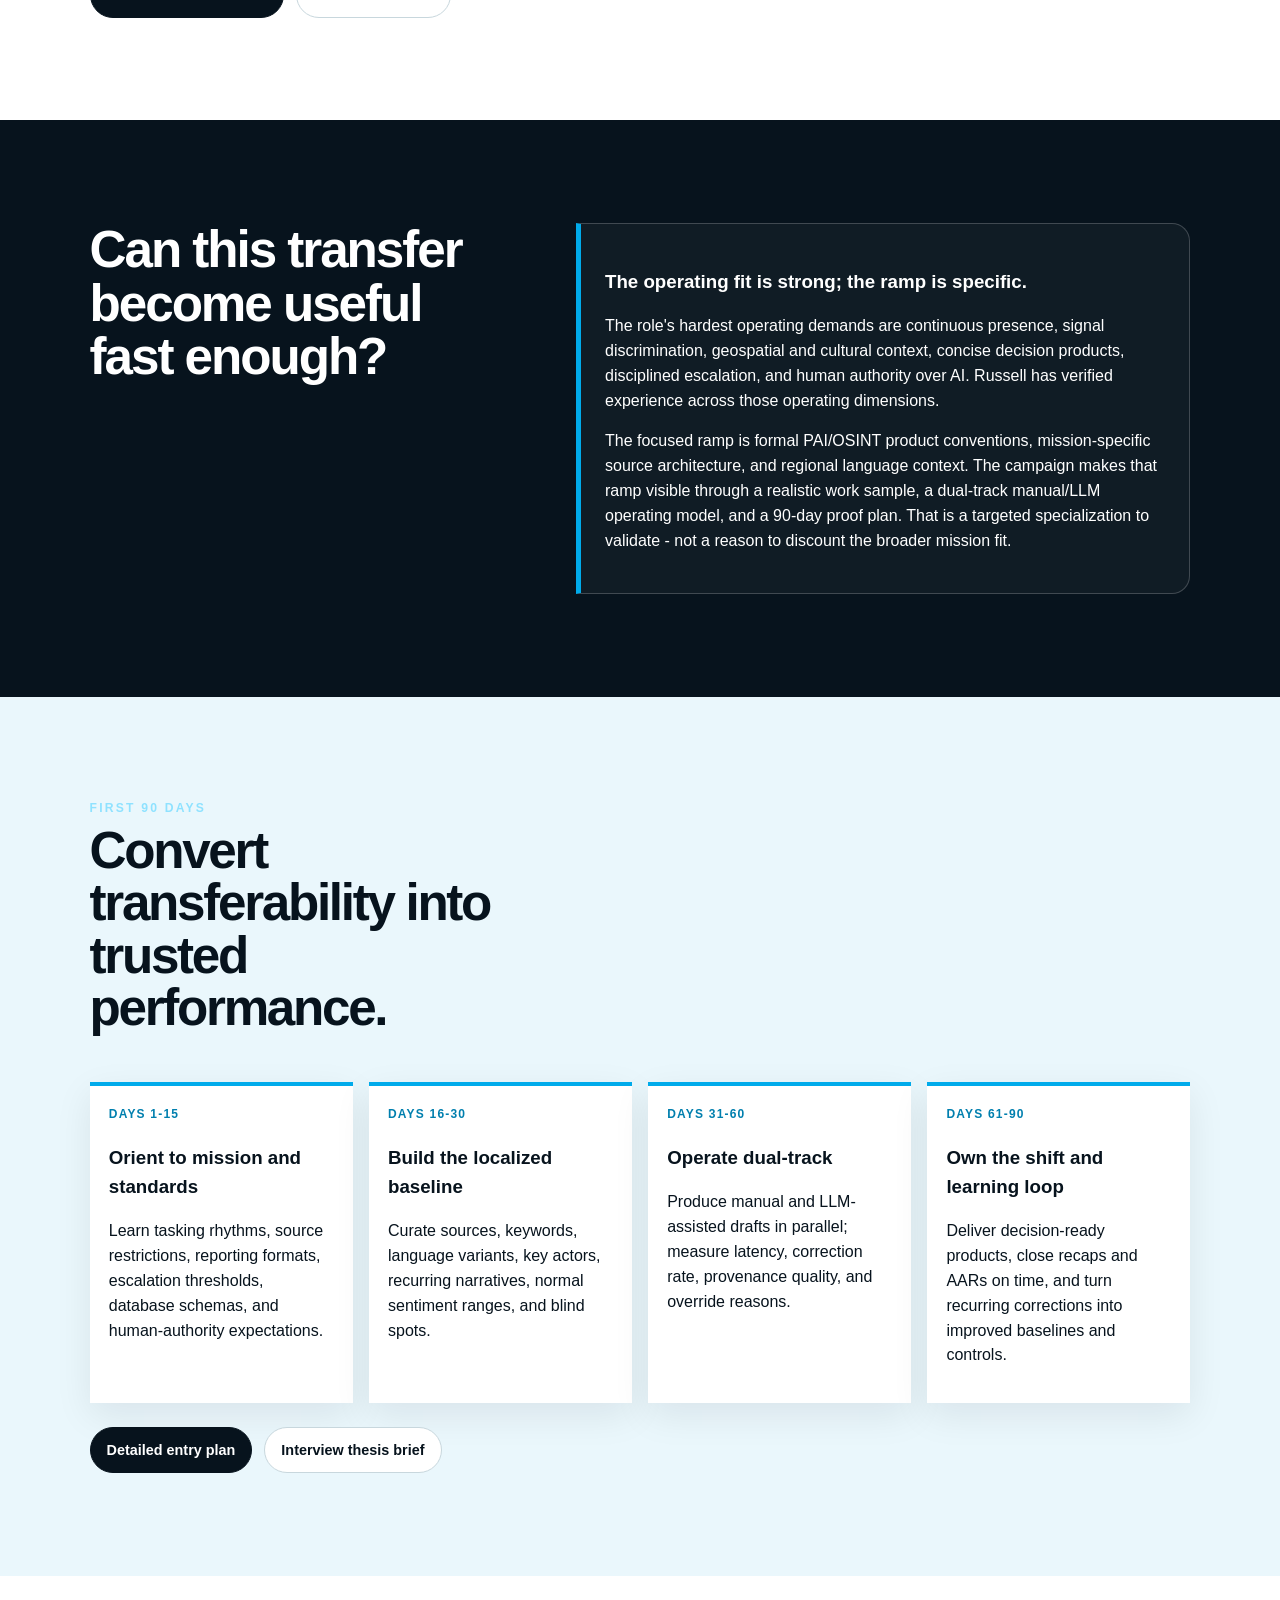
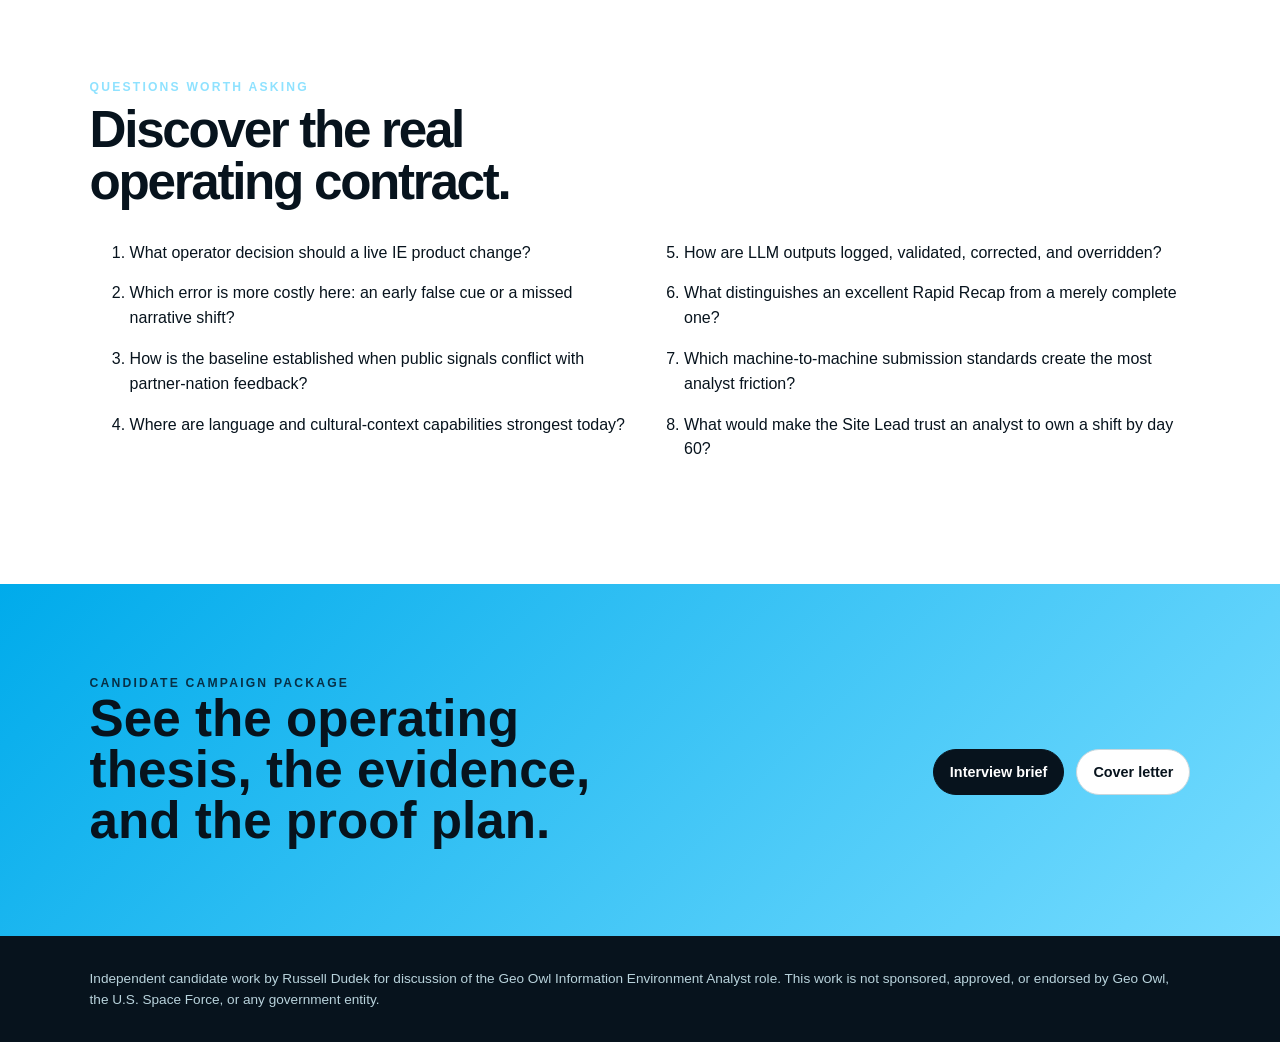
==== commit 64351af6: "Strengthen mission positioning and publish verified cover letter PDF" ====
--- a/index.html
+++ b/index.html
@@ -5,7 +5,7 @@
 <meta name="viewport" content="width=device-width,initial-scale=1">
 <title>Geo Owl Information Environment Analyst | Candidate Vision by Russell Dudek</title>
 <meta name="description" content="Independent candidate vision for translating public-information change into decision-ready operational intelligence.">
-<link rel="stylesheet" href="styles.css">
+<link rel="stylesheet" href="styles.css?v=20260714-3">
 </head>
 <body>
 <a class="skip" href="#main">Skip to content</a>
@@ -19,7 +19,7 @@
 <div class="company-lockup"><span class="owl">GO</span> Geo Owl · Information Environment Analyst</div>
 <div class="eyebrow" style="margin-top:1.5rem">Independent candidate vision by Russell Dudek</div>
 <h1>Map the delta before it becomes the decision.</h1>
-<p class="lede">The mission is not merely to collect more public information. It is to establish what “normal” looks like in a localized information environment, detect meaningful deviation early, validate it without stripping away cultural context, and give operators a concise cue they can act on.</p>
+<p class="lede">The mission is to establish what normal looks like in a localized information environment, detect meaningful deviation early, preserve provenance and cultural context, and give operators a concise cue they can act on.</p>
 <div class="hero-actions"><a class="button primary" href="#protocol">Explore the Narrative Delta Protocol</a><a class="button" href="resume.html">View role-aligned resume</a></div>
 </div>
 <div class="delta-stage" aria-label="Animated Narrative Delta Map">
@@ -35,25 +35,32 @@
 <div class="delta-readout"><div><span class="eyebrow">Live assessment state</span><strong id="heroState">Localized grievance spike</strong><span id="heroCue">Cue: verify local provenance, compare language variants, prepare a targeted refinement recommendation.</span></div><span class="state-badge" id="heroBadge">VERIFY + CUE</span></div>
 </div>
 </section>
+
 <section class="section mist" id="mandate">
 <div class="kicker">The real mandate</div><h2>Turn change into operator advantage.</h2>
-<p class="section-intro">Geo Owl’s analyst must connect planning, execution, and assessment—not produce disconnected research products. The role begins with a defensible baseline and ends with an operational learning loop.</p>
+<p class="section-intro">Geo Owl's analyst connects planning, execution, and assessment through one evidence chain. The role begins with a defensible baseline, moves through live change detection, and ends with an operational learning loop that makes the next engagement stronger.</p>
 <p class="mandate-line">Baseline the information terrain. Detect the change. Preserve provenance and context. Cue the operator. Learn from what happened next.</p>
-<div class="tension-river"><div class="tension"><b>Speed</b>Taskers acknowledged within 30 minutes and live changes surfaced early.</div><div class="tension"><b>Accuracy</b>Fast reporting without converting weak signals into false certainty.</div><div class="tension"><b>Automation</b>LLMs accelerate structure and drafting; analysts retain judgment and override authority.</div><div class="tension"><b>Localization</b>Regional language, actors, norms, and hard-to-access sources matter more than generic volume.</div><div class="tension"><b>Continuity</b>Planning baselines, live SITREPs, Rapid Recaps, and AARs must share one evidence chain.</div></div>
+<div class="tension-river"><div class="tension"><b>Speed</b>Taskers acknowledged within 30 minutes and live changes surfaced early.</div><div class="tension"><b>Accuracy</b>Fast reporting with explicit confidence and corroboration.</div><div class="tension"><b>Automation</b>LLMs accelerate structure and drafting; analysts retain judgment and override authority.</div><div class="tension"><b>Localization</b>Regional language, actors, norms, and hard-to-access sources create operational meaning.</div><div class="tension"><b>Continuity</b>Planning baselines, live SITREPs, Rapid Recaps, and AARs share one evidence chain.</div></div>
 </section>
+
 <section class="section dark" id="protocol">
 <div class="system-grid"><div><div class="kicker">Narrative Delta Protocol</div><h2>Five controls between signal and decision.</h2><div class="protocol"><div class="protocol-step"><div class="num">01</div><div><h3>Baseline</h3><p>Map normal narratives, sentiment ranges, discourse, key actors, recurring events, source access, and known blind spots.</p></div></div><div class="protocol-step"><div class="num">02</div><div><h3>Detect</h3><p>Track velocity, repetition, source diversity, network coordination, anomaly patterns, and audience-behavior change.</p></div></div><div class="protocol-step"><div class="num">03</div><div><h3>Corroborate</h3><p>Test provenance, language nuance, cultural context, source independence, timing, and alternative explanations.</p></div></div><div class="protocol-step"><div class="num">04</div><div><h3>Cue</h3><p>State what changed, confidence, operational relevance, immediate collection need, and recommended operator posture.</p></div></div><div class="protocol-step"><div class="num">05</div><div><h3>Recalibrate</h3><p>Use Rapid Recaps and AARs to update baselines, thresholds, source maps, prompts, and manual-override rules.</p></div></div></div></div>
 <div class="simulator" aria-label="Narrative Delta decision simulator"><h3 style="margin-top:0">Decision simulator</h3><p>Select a signal pattern, then adjust the confidence threshold.</p><div class="scenario-tabs"><button data-scenario="stable" aria-pressed="false">Stable engagement</button><button data-scenario="grievance" aria-pressed="true">Grievance spike</button><button data-scenario="coordination" aria-pressed="false">Coordinated amplification</button><button data-scenario="silence" aria-pressed="false">Quiet-channel divergence</button></div><label for="confidence">Confidence threshold: <span id="confidenceValue">65</span>%</label><input id="confidence" type="range" min="25" max="90" value="65"><div class="decision-card"><span class="eyebrow">Recommended posture</span><div class="decision" id="decision">VERIFY + CUE</div><p id="decisionReason">Localized negative movement is above baseline, but the source mix needs cultural and provenance checks before escalation.</p><hr><p><strong>Next collection:</strong> <span id="nextCollection">Compare local-language sources, trusted community channels, and engagement-timed message variants.</span></p></div></div>
 </div>
 </section>
-<section class="section mist"><div class="kicker">Decision scorecard</div><h2>Measure usefulness, not output volume.</h2><p class="section-intro">A strong IE function should make its own performance inspectable. The scorecard balances responsiveness with correction risk and operator value.</p><div class="score-strip"><div class="score-cell"><strong>&lt;30m</strong>Tasker acknowledgment and stated course of action</div><div class="score-cell"><strong>Latency</strong>Time from meaningful change to decision cue</div><div class="score-cell"><strong>Traceability</strong>Source and reasoning chain preserved</div><div class="score-cell"><strong>Corrections</strong>False positives, reversals, and overrides learned from</div><div class="score-cell"><strong>Decision impact</strong>What the operator changed, watched, or stopped</div></div></section>
-<section class="section" id="evidence"><div class="kicker">Transferable evidence</div><h2>Adjacent is not identical. It can still be operationally relevant.</h2><p class="section-intro">This campaign does not claim direct professional OSINT/PAI narrative-analysis tenure. It makes a narrower argument: Russell has repeatedly built mechanisms for detecting change, prioritizing attention, operating under tempo, integrating geospatial context, and keeping human authority over automation.</p><div class="evidence-trail"><div class="evidence-item"><h3>Vape-Jet — signal integration into prioritized work</h3><p>Connects factory, field, customer, and machine-fleet signals into earlier risk detection, dashboards, cleaner handoffs, standard work, and accountable action.</p></div><div class="evidence-item"><h3>DudeWorth — human-governed LLM workflows</h3><p>Designs agentic patterns using structured context, retrieval, human judgment, escalation, evaluation, and governance rails rather than treating automation as an oracle.</p></div><div class="evidence-item"><h3>Amazon — live operational cadence</h3><p>Led launch and execution in a 24/7 customer-backward environment supporting approximately five million second-day orders annually, with visible escalation paths and operating routines.</p></div><div class="evidence-item"><h3>ZeusVu — regulated geospatial field intelligence</h3><p>Led UAS and aerial-data operations across restricted and high-consequence contexts with a 100% safety record and no FAA incidents; developed mapping and computer-vision concepts.</p></div><div class="evidence-item"><h3>Compunetics — defense-linked, high-reliability analysis</h3><p>Led engineering, manufacturing, quality, and technical programs serving high-consequence customers including DoD, while building process controls, root-cause practices, and decision measures.</p></div></div><div class="hero-actions"><a class="button dark" href="mission-readiness.html">Qualification gap matrix</a><a class="button light" href="resume.html">Resume evidence</a></div></section>
-<section class="section dark"><div class="objection"><div class="question">“Where is the direct OSINT / PAI tradecraft?”</div><div class="truth-box"><h3>The objection is valid.</h3><p>Russell’s verified evidence does not establish professional sentiment analysis, regional narrative monitoring, SOUTHCOM language proficiency, or prior SITREP/AAR production in an information-environment billet. This is a deliberate adjacent-fit campaign, not a disguised direct fit.</p><p>The reason to continue the conversation would be the combination of high-tempo operational discipline, geospatial field experience, defense-linked technical work, and hands-on LLM workflow governance. The reason to stop would be if the contract requires immediate independent tradecraft with no training runway. Both conclusions are legitimate.</p></div></div></section>
-<section class="section mist" id="plan"><div class="kicker">First 90 days</div><h2>Earn trust through controlled repetitions.</h2><div class="plan-grid"><div class="plan-phase"><div class="days">Days 1–15</div><h3>Orient to mission and standards</h3><p>Learn tasking rhythms, source restrictions, reporting formats, escalation thresholds, database schemas, and human-authority expectations.</p></div><div class="plan-phase"><div class="days">Days 16–30</div><h3>Build the localized baseline</h3><p>Curate sources, keywords, language variants, key actors, recurring narratives, normal sentiment ranges, and blind spots.</p></div><div class="plan-phase"><div class="days">Days 31–60</div><h3>Operate dual-track</h3><p>Produce manual and LLM-assisted drafts in parallel; measure latency, correction rate, provenance quality, and override reasons.</p></div><div class="plan-phase"><div class="days">Days 61–90</div><h3>Own the shift and learning loop</h3><p>Deliver decision-ready products, close recaps and AARs on time, and turn recurring failures into improved baselines and controls.</p></div></div><div class="hero-actions"><a class="button dark" href="90-day-plan.html">Detailed entry plan</a><a class="button light" href="interview-brief.html">Interview thesis brief</a></div></section>
-<section class="section"><div class="kicker">Questions worth asking</div><h2>Discover the real operating contract.</h2><ol class="questions"><li>What operator decision should a live IE product change—and what does a useless update look like?</li><li>Which failure is more damaging here: an early false cue or a missed narrative shift?</li><li>How is the baseline established when public signals conflict with partner-nation feedback?</li><li>Where are language and cultural-context gaps currently covered, and where are they not?</li><li>How are LLM outputs logged, validated, corrected, and overridden?</li><li>What distinguishes an excellent Rapid Recap from a merely complete one?</li><li>Which machine-to-machine submission standards create the most analyst friction?</li><li>What would make the Site Lead trust an analyst to own a shift by day 60?</li></ol></section>
-<section class="cta"><div><div class="eyebrow" style="color:#073047">Candidate campaign package</div><h2>Pressure-test the thinking, then inspect the evidence.</h2></div><div class="hero-actions"><a class="button dark" href="interview-brief.html">Interview brief</a><a class="button light" href="cover-letter.html">Cover letter</a></div></section>
+
+<section class="section mist"><div class="kicker">Decision scorecard</div><h2>Measure usefulness, not output volume.</h2><p class="section-intro">A strong IE function makes its own performance inspectable. The scorecard balances responsiveness, analytical discipline, and operator value.</p><div class="score-strip"><div class="score-cell"><strong>&lt;30m</strong>Tasker acknowledgment and stated course of action</div><div class="score-cell"><strong>Latency</strong>Time from meaningful change to decision cue</div><div class="score-cell"><strong>Traceability</strong>Source and reasoning chain preserved</div><div class="score-cell"><strong>Calibration</strong>Corrections, reversals, and overrides converted into learning</div><div class="score-cell"><strong>Decision impact</strong>What the operator changed, watched, refined, or escalated</div></div></section>
+
+<section class="section" id="evidence"><div class="kicker">Mission-transfer evidence</div><h2>A transfer profile built for the operating problem.</h2><p class="section-intro">Russell brings a distinctive combination of high-tempo operations, regulated geospatial work, defense-linked technical rigor, multi-source signal integration, and human-governed AI. Those capabilities map directly to the role's need to detect change, prioritize attention, communicate under time pressure, and keep analytical judgment above automation.</p><div class="evidence-trail"><div class="evidence-item"><h3>Vape-Jet - signal integration into prioritized work</h3><p>Connects factory, field, customer, and machine-fleet signals into earlier risk detection, dashboards, cleaner handoffs, standard work, and accountable action.</p></div><div class="evidence-item"><h3>DudeWorth - human-governed LLM workflows</h3><p>Designs agentic patterns using structured context, retrieval, human judgment, escalation, evaluation, and governance rails.</p></div><div class="evidence-item"><h3>Amazon - live operational cadence</h3><p>Led launch and execution in a 24/7 customer-backward environment supporting approximately five million second-day orders annually, with visible escalation paths and operating routines.</p></div><div class="evidence-item"><h3>ZeusVu - regulated geospatial field intelligence</h3><p>Led UAS and aerial-data operations across restricted and high-consequence contexts with a 100% safety record and no FAA incidents; developed mapping and computer-vision concepts.</p></div><div class="evidence-item"><h3>Compunetics - defense-linked, high-reliability analysis</h3><p>Led engineering, manufacturing, quality, and technical programs serving high-consequence customers including DoD, while building process controls, root-cause practices, and decision measures.</p></div></div><div class="hero-actions"><a class="button dark" href="mission-readiness.html">Mission readiness brief</a><a class="button light" href="resume.html">Resume evidence</a></div></section>
+
+<section class="section dark"><div class="objection"><div class="question">Can this transfer become useful fast enough?</div><div class="truth-box"><h3>The operating fit is strong; the ramp is specific.</h3><p>The role's hardest operating demands are continuous presence, signal discrimination, geospatial and cultural context, concise decision products, disciplined escalation, and human authority over AI. Russell has verified experience across those operating dimensions.</p><p>The focused ramp is formal PAI/OSINT product conventions, mission-specific source architecture, and regional language context. The campaign makes that ramp visible through a realistic work sample, a dual-track manual/LLM operating model, and a 90-day proof plan. That is a targeted specialization to validate - not a reason to discount the broader mission fit.</p></div></div></section>
+
+<section class="section mist" id="plan"><div class="kicker">First 90 days</div><h2>Convert transferability into trusted performance.</h2><div class="plan-grid"><div class="plan-phase"><div class="days">Days 1-15</div><h3>Orient to mission and standards</h3><p>Learn tasking rhythms, source restrictions, reporting formats, escalation thresholds, database schemas, and human-authority expectations.</p></div><div class="plan-phase"><div class="days">Days 16-30</div><h3>Build the localized baseline</h3><p>Curate sources, keywords, language variants, key actors, recurring narratives, normal sentiment ranges, and blind spots.</p></div><div class="plan-phase"><div class="days">Days 31-60</div><h3>Operate dual-track</h3><p>Produce manual and LLM-assisted drafts in parallel; measure latency, correction rate, provenance quality, and override reasons.</p></div><div class="plan-phase"><div class="days">Days 61-90</div><h3>Own the shift and learning loop</h3><p>Deliver decision-ready products, close recaps and AARs on time, and turn recurring corrections into improved baselines and controls.</p></div></div><div class="hero-actions"><a class="button dark" href="90-day-plan.html">Detailed entry plan</a><a class="button light" href="interview-brief.html">Interview thesis brief</a></div></section>
+
+<section class="section"><div class="kicker">Questions worth asking</div><h2>Discover the real operating contract.</h2><ol class="questions"><li>What operator decision should a live IE product change?</li><li>Which error is more costly here: an early false cue or a missed narrative shift?</li><li>How is the baseline established when public signals conflict with partner-nation feedback?</li><li>Where are language and cultural-context capabilities strongest today?</li><li>How are LLM outputs logged, validated, corrected, and overridden?</li><li>What distinguishes an excellent Rapid Recap from a merely complete one?</li><li>Which machine-to-machine submission standards create the most analyst friction?</li><li>What would make the Site Lead trust an analyst to own a shift by day 60?</li></ol></section>
+<section class="cta"><div><div class="eyebrow" style="color:#073047">Candidate campaign package</div><h2>See the operating thesis, the evidence, and the proof plan.</h2></div><div class="hero-actions"><a class="button dark" href="interview-brief.html">Interview brief</a><a class="button light" href="cover-letter.html">Cover letter</a></div></section>
 </main>
 <footer class="site-footer">Independent candidate work by Russell Dudek for discussion of the Geo Owl Information Environment Analyst role. This work is not sponsored, approved, or endorsed by Geo Owl, the U.S. Space Force, or any government entity.</footer>
 <script src="app.js"></script>
 </body>
-</html>
+</html>
--- a/styles.css
+++ b/styles.css
@@ -1,2 +1,314 @@
 @import url("brand-tokens.css");
-*{box-sizing:border-box}html{scroll-behavior:smooth}body{margin:0;background:#fff;color:var(--geo-ink);font-family:"Avenir Next","Segoe UI",Tahoma,sans-serif;line-height:1.55}a{color:inherit}button,input{font:inherit}.skip{position:absolute;left:-9999px}.skip:focus{left:1rem;top:1rem;background:#fff;padding:.75rem;z-index:1000}.site-nav{position:sticky;top:0;z-index:50;display:flex;align-items:center;justify-content:space-between;padding:.8rem clamp(1rem,4vw,4rem);background:rgba(7,19,29,.96);color:#fff;border-bottom:1px solid rgba(255,255,255,.14);backdrop-filter:blur(14px)}.brand{font-weight:900;letter-spacing:.04em;text-decoration:none}.brand em{font-style:normal;color:var(--geo-cyan)}.nav-links{display:flex;gap:1rem;flex-wrap:wrap}.nav-links a{text-decoration:none;font-size:.86rem;color:#d9eef6}.nav-links a:hover,.nav-links a:focus{color:#fff}.hero{min-height:90vh;padding:clamp(2rem,6vw,6rem);display:grid;grid-template-columns:minmax(0,1fr) minmax(420px,.95fr);gap:clamp(2rem,5vw,5rem);align-items:center;color:#fff;background:radial-gradient(circle at 78% 25%,rgba(0,171,235,.2),transparent 30%),linear-gradient(130deg,var(--geo-ink),var(--geo-deep));overflow:hidden}.company-lockup{display:inline-flex;align-items:center;gap:.7rem;padding:.55rem .8rem;border:1px solid rgba(255,255,255,.18);border-radius:999px;background:rgba(255,255,255,.06);font-weight:900;letter-spacing:.08em;text-transform:uppercase}.company-lockup .owl{width:30px;height:30px;border-radius:50%;display:grid;place-items:center;background:var(--geo-cyan);color:var(--geo-ink);font-size:.72rem}.eyebrow,.kicker{text-transform:uppercase;letter-spacing:.18em;font-size:.76rem;font-weight:900;color:#8fe2ff}.hero h1{font-size:clamp(3rem,6vw,6.5rem);line-height:.92;letter-spacing:-.055em;margin:.6rem 0 1.2rem;max-width:11ch}.hero .lede{font-size:clamp(1.05rem,1.6vw,1.35rem);max-width:62ch;color:#d8edf5}.hero-actions,.doc-actions{display:flex;flex-wrap:wrap;gap:.75rem;margin-top:1.5rem}.button{display:inline-flex;align-items:center;justify-content:center;padding:.78rem 1rem;border-radius:999px;text-decoration:none;font-weight:900;font-size:.9rem;border:1px solid rgba(255,255,255,.32);background:transparent;color:#fff;cursor:pointer}.button.primary{background:var(--geo-cyan);border-color:var(--geo-cyan);color:var(--geo-ink)}.button.dark{background:var(--geo-ink);color:#fff}.button.light{background:#fff;color:var(--geo-ink);border-color:#c8d7dd}.button:focus-visible,button:focus-visible,input:focus-visible,a:focus-visible{outline:3px solid var(--geo-signal);outline-offset:3px}.delta-stage{position:relative;min-height:560px;border:1px solid rgba(255,255,255,.16);border-radius:28px;background:linear-gradient(180deg,rgba(255,255,255,.06),rgba(255,255,255,.018));overflow:hidden;box-shadow:0 30px 70px rgba(0,0,0,.28)}.delta-stage:after{content:"";position:absolute;inset:0;background-image:linear-gradient(rgba(255,255,255,.035) 1px,transparent 1px),linear-gradient(90deg,rgba(255,255,255,.035) 1px,transparent 1px);background-size:46px 46px;pointer-events:none}.delta-stage svg{position:absolute;inset:0;width:100%;height:100%}.contour{fill:none;stroke:rgba(0,171,235,.62);stroke-width:2;stroke-dasharray:10 12;animation:drift 10s linear infinite;transform-origin:center;transition:opacity .25s,transform .25s}.contour.hot{stroke:var(--geo-alert);stroke-width:3;animation-duration:6s}.vector{stroke:var(--geo-signal);stroke-width:2;stroke-linecap:round;animation:pulse 2.6s ease-in-out infinite}.source-node{fill:#dff7ff;stroke:var(--geo-cyan);stroke-width:2}.field-label{fill:#dff7ff;font-size:13px;font-weight:800;letter-spacing:.08em}.delta-readout{position:absolute;z-index:3;left:1.25rem;right:1.25rem;bottom:1.25rem;padding:1rem;border:1px solid rgba(255,255,255,.18);border-radius:16px;background:rgba(7,19,29,.9);display:grid;grid-template-columns:1fr auto;gap:1rem;align-items:end}.delta-readout strong{display:block;font-size:1.2rem}.state-badge{padding:.45rem .65rem;border-radius:999px;background:var(--geo-signal);color:var(--geo-ink);font-weight:900;letter-spacing:.08em;font-size:.72rem}.section{padding:clamp(4rem,8vw,8rem) clamp(1.2rem,7vw,7rem)}.section.dark{background:var(--geo-ink);color:#fff}.section.mist{background:var(--geo-mist)}.section h2{font-size:clamp(2.2rem,4vw,4.5rem);line-height:1.02;letter-spacing:-.045em;margin:.45rem 0 1.2rem;max-width:16ch}.section-intro{max-width:72ch;font-size:1.1rem}.mandate-line{font-size:clamp(1.55rem,3vw,3.15rem);line-height:1.2;max-width:30ch;margin:2rem 0 0;font-weight:900}.tension-river{margin-top:3rem;display:grid;grid-template-columns:repeat(5,1fr);border-top:2px solid var(--geo-cyan)}.tension{padding:1.2rem 1rem;border-right:1px solid #c8e9f4}.tension:last-child{border-right:0}.tension b{display:block;font-size:1.08rem;margin-bottom:.35rem}.system-grid{display:grid;grid-template-columns:1.05fr .95fr;gap:clamp(2rem,5vw,5rem);align-items:start}.protocol{border-left:3px solid var(--geo-cyan);padding-left:1.5rem}.protocol-step{display:grid;grid-template-columns:3rem 1fr;gap:1rem;padding:1rem 0;border-bottom:1px solid rgba(255,255,255,.16)}.protocol-step .num{font-size:1.6rem;color:var(--geo-cyan);font-weight:900}.protocol-step h3{margin:0}.protocol-step p{margin:.35rem 0 0;color:#cce0e8}.simulator{background:#fff;color:var(--geo-ink);border-radius:24px;padding:1.2rem;box-shadow:0 24px 70px rgba(0,0,0,.22)}.scenario-tabs{display:grid;grid-template-columns:1fr 1fr;gap:.5rem}.scenario-tabs button{border:1px solid #b8dce9;background:#f4fbfe;padding:.75rem;border-radius:12px;text-align:left;font-weight:900;cursor:pointer}.scenario-tabs button[aria-pressed="true"]{background:var(--geo-cyan);border-color:var(--geo-cyan)}.simulator label{display:block;font-weight:900;margin:1.2rem 0 .4rem}.simulator input[type=range]{width:100%}.decision-card{margin-top:1rem;padding:1rem;border-radius:14px;background:var(--geo-ink);color:#fff}.decision-card .decision{font-size:1.45rem;color:#8fe2ff;font-weight:900}.score-strip{display:grid;grid-template-columns:repeat(5,1fr);gap:1px;background:#b9d8e4;margin-top:3rem}.score-cell{background:#fff;padding:1.3rem}.score-cell strong{display:block;font-size:1.55rem;color:#007fae}.evidence-trail{position:relative;margin-top:3rem}.evidence-trail:before{content:"";position:absolute;left:20px;top:0;bottom:0;width:2px;background:var(--geo-cyan)}.evidence-item{position:relative;padding:0 0 2rem 4rem}.evidence-item:before{content:"";position:absolute;left:12px;top:.35rem;width:18px;height:18px;border-radius:50%;background:#fff;border:4px solid var(--geo-cyan)}.evidence-item h3{margin:0}.evidence-item p{max-width:72ch}.objection{display:grid;grid-template-columns:.8fr 1.2fr;gap:clamp(2rem,6vw,6rem)}.objection .question{font-size:clamp(2rem,4vw,4.2rem);line-height:1.05;font-weight:900;letter-spacing:-.04em}.truth-box{padding:1.5rem;border:1px solid rgba(255,255,255,.2);border-left:5px solid var(--geo-alert);border-radius:0 18px 18px 0;background:rgba(255,255,255,.04)}.plan-grid{display:grid;grid-template-columns:repeat(4,1fr);gap:1rem;margin-top:3rem}.plan-phase{padding:1.2rem;background:#fff;border-top:4px solid var(--geo-cyan);box-shadow:0 12px 35px rgba(7,19,29,.08)}.plan-phase .days{font-weight:900;color:#007fae;text-transform:uppercase;letter-spacing:.1em;font-size:.75rem}.questions{columns:2;column-gap:3rem;margin-top:2rem}.questions li{break-inside:avoid;margin:0 0 1rem}.cta{padding:clamp(3rem,7vw,7rem);display:grid;grid-template-columns:1fr auto;gap:2rem;align-items:center;background:linear-gradient(135deg,var(--geo-cyan),#77dcff)}.cta h2{font-size:clamp(2.2rem,4vw,4rem);line-height:1;margin:0;max-width:18ch}.site-footer{padding:2rem clamp(1.2rem,7vw,7rem);background:var(--geo-ink);color:#b9d3dc;font-size:.85rem}.document-body{background:#dfe8ec}.document-shell{padding:2rem 1rem}.doc-actions{max-width:8.5in;margin:0 auto 1rem}.doc-actions .button{color:var(--geo-ink);border-color:#b4c6ce}.doc-page{width:8.5in;min-height:11in;margin:0 auto 1.5rem;background:#fff;padding:.48in .55in .42in;box-shadow:0 12px 40px rgba(0,0,0,.15);position:relative}.doc-header{display:grid;grid-template-columns:1fr auto;gap:1rem;padding-bottom:.16in;border-bottom:3px solid var(--geo-cyan);margin-bottom:.18in}.doc-name{margin:0;font-size:26pt;line-height:1;font-weight:900}.doc-role{font-size:10pt;text-transform:uppercase;letter-spacing:.13em;color:var(--geo-graphite);font-weight:800;margin-top:6px}.doc-contact{font-size:8.2pt;line-height:1.45;text-align:right;color:#31434c}.doc-contact a{text-decoration:none}.doc-section{margin-top:.15in}.doc-section h2{font-size:11pt;letter-spacing:.11em;text-transform:uppercase;color:#007fae;margin:0 0 6px;padding-bottom:3px;border-bottom:1px solid #b6dae7}.doc-section h3{font-size:10.4pt;margin:0}.doc-section p,.doc-section li{font-size:8.65pt;line-height:1.32}.doc-section p{margin:4px 0}.doc-section ul{margin:4px 0 0 16px;padding:0}.doc-section li{margin-bottom:2px}.role-row{display:grid;grid-template-columns:1fr auto;gap:.5rem}.role-row .dates{font-size:8.5pt;color:var(--geo-graphite);font-weight:800}.two-col{display:grid;grid-template-columns:1fr 1fr;gap:.18in}.three-col{display:grid;grid-template-columns:repeat(3,1fr);gap:.12in}.callout{padding:.11in .14in;margin:.12in 0;background:var(--geo-mist);border-left:4px solid var(--geo-cyan)}.callout.alert{background:#fff2f2;border-color:var(--geo-alert)}.doc-footer{position:absolute;left:.55in;right:.55in;bottom:.22in;display:flex;justify-content:space-between;border-top:1px solid #d0dde2;padding-top:5px;font-size:7.5pt;color:#60717a}.matrix{width:100%;border-collapse:collapse;margin-top:8px}.matrix th,.matrix td{border:1px solid #b8d2dc;padding:6px;font-size:8.2pt;vertical-align:top}.matrix th{background:var(--geo-ink);color:#fff;text-align:left}.status-direct{color:#117148;font-weight:900}.status-adjacent{color:#8b6500;font-weight:900}.status-gap{color:#a52b2d;font-weight:900}@keyframes drift{to{stroke-dashoffset:-180}}@keyframes pulse{0%,100%{opacity:.35}50%{opacity:1}}@media(max-width:1000px){.hero{grid-template-columns:1fr;min-height:auto}.delta-stage{min-height:520px}.tension-river{grid-template-columns:1fr 1fr}.system-grid,.objection{grid-template-columns:1fr}.plan-grid,.score-strip{grid-template-columns:1fr 1fr}.cta{grid-template-columns:1fr}.questions{columns:1}.doc-page{width:min(100%,8.5in);min-height:auto;padding:clamp(1rem,5vw,.55in)}.doc-footer{position:static;margin-top:1rem}.doc-header,.two-col,.three-col{grid-template-columns:1fr}.doc-contact{text-align:left}.nav-links{display:none}}@media(max-width:560px){.hero{padding:2rem 1rem}.delta-stage{min-height:460px}.delta-readout{grid-template-columns:1fr}.tension-river,.plan-grid,.score-strip,.scenario-tabs{grid-template-columns:1fr}.section{padding:3.5rem 1rem}.site-nav{padding:.65rem 1rem}}@media(prefers-reduced-motion:reduce){html{scroll-behavior:auto}.contour,.vector{animation:none!important}}@media print{@page{size:Letter;margin:0}body.document-body{background:#fff}.site-nav,.doc-actions{display:none!important}.document-shell{padding:0}.doc-page{width:8.5in;height:11in;min-height:11in;margin:0;box-shadow:none;padding:.48in .55in .42in;overflow:hidden;break-after:page}.doc-page:last-child{break-after:auto}.doc-footer{position:absolute;left:.55in;right:.55in;bottom:.22in}.doc-section,.callout{break-inside:avoid}}
+
+* { box-sizing: border-box; }
+html { scroll-behavior: smooth; }
+body {
+  margin: 0;
+  background: #fff;
+  color: var(--geo-ink);
+  font-family: "Avenir Next", "Segoe UI", Tahoma, sans-serif;
+  line-height: 1.55;
+}
+a { color: inherit; }
+button, input { font: inherit; }
+.skip { position: absolute; left: -9999px; }
+.skip:focus {
+  left: 1rem; top: 1rem; z-index: 1000;
+  padding: .75rem 1rem; background: #fff; color: var(--geo-ink);
+  border-radius: 10px; box-shadow: 0 8px 24px rgba(0,0,0,.18);
+}
+.site-nav {
+  position: sticky; top: 0; z-index: 50;
+  display: flex; align-items: center; justify-content: space-between;
+  gap: 1rem; padding: .8rem clamp(1rem,4vw,4rem);
+  background: rgba(7,19,29,.96); color: #fff;
+  border-bottom: 1px solid rgba(255,255,255,.14);
+  backdrop-filter: blur(14px);
+}
+.brand { font-weight: 900; letter-spacing: .04em; text-decoration: none; }
+.brand em { font-style: normal; color: var(--geo-cyan); }
+.nav-links { display: flex; gap: 1rem; flex-wrap: wrap; }
+.nav-links a { text-decoration: none; font-size: .86rem; color: #d9eef6; }
+.nav-links a:hover, .nav-links a:focus { color: #fff; }
+
+.button {
+  display: inline-flex; align-items: center; justify-content: center;
+  min-height: 42px; padding: .68rem 1rem;
+  border-radius: 999px; text-decoration: none; font-weight: 900;
+  font-size: .9rem; border: 1px solid rgba(255,255,255,.32);
+  background: transparent; color: #fff; cursor: pointer;
+  transition: transform .16s ease, box-shadow .16s ease, background .16s ease;
+}
+.button:hover { transform: translateY(-1px); }
+.button.primary { background: var(--geo-cyan); border-color: var(--geo-cyan); color: var(--geo-ink); }
+.button.dark { background: var(--geo-ink); border-color: var(--geo-ink); color: #fff; }
+.button.light { background: #fff; color: var(--geo-ink); border-color: #c8d7dd; }
+.button:focus-visible, button:focus-visible, input:focus-visible, a:focus-visible {
+  outline: 3px solid var(--geo-signal); outline-offset: 3px;
+}
+
+.hero {
+  min-height: 90vh; padding: clamp(2rem,6vw,6rem);
+  display: grid; grid-template-columns: minmax(0,1fr) minmax(420px,.95fr);
+  gap: clamp(2rem,5vw,5rem); align-items: center; color: #fff;
+  background:
+    radial-gradient(circle at 78% 25%, rgba(0,171,235,.2), transparent 30%),
+    linear-gradient(130deg,var(--geo-ink),var(--geo-deep));
+  overflow: hidden;
+}
+.company-lockup {
+  display: inline-flex; align-items: center; gap: .7rem;
+  padding: .55rem .8rem; border: 1px solid rgba(255,255,255,.18);
+  border-radius: 999px; background: rgba(255,255,255,.06);
+  font-weight: 900; letter-spacing: .08em; text-transform: uppercase;
+}
+.company-lockup .owl {
+  width: 30px; height: 30px; border-radius: 50%;
+  display: grid; place-items: center;
+  background: var(--geo-cyan); color: var(--geo-ink); font-size: .72rem;
+}
+.eyebrow, .kicker {
+  text-transform: uppercase; letter-spacing: .18em;
+  font-size: .76rem; font-weight: 900; color: #8fe2ff;
+}
+.hero h1 {
+  font-size: clamp(3rem,6vw,6.5rem); line-height: .92;
+  letter-spacing: -.055em; margin: .6rem 0 1.2rem; max-width: 11ch;
+}
+.hero .lede { font-size: clamp(1.05rem,1.6vw,1.35rem); max-width: 62ch; color: #d8edf5; }
+.hero-actions, .doc-actions { display: flex; flex-wrap: wrap; gap: .75rem; margin-top: 1.5rem; }
+
+.delta-stage {
+  position: relative; min-height: 560px;
+  border: 1px solid rgba(255,255,255,.16); border-radius: 28px;
+  background: linear-gradient(180deg,rgba(255,255,255,.06),rgba(255,255,255,.018));
+  overflow: hidden; box-shadow: 0 30px 70px rgba(0,0,0,.28);
+}
+.delta-stage:after {
+  content: ""; position: absolute; inset: 0;
+  background-image:
+    linear-gradient(rgba(255,255,255,.035) 1px,transparent 1px),
+    linear-gradient(90deg,rgba(255,255,255,.035) 1px,transparent 1px);
+  background-size: 46px 46px; pointer-events: none;
+}
+.delta-stage svg { position: absolute; inset: 0; width: 100%; height: 100%; }
+.contour {
+  fill: none; stroke: rgba(0,171,235,.62); stroke-width: 2;
+  stroke-dasharray: 10 12; animation: drift 10s linear infinite;
+  transform-origin: center; transition: opacity .25s, transform .25s;
+}
+.contour.hot { stroke: var(--geo-alert); stroke-width: 3; animation-duration: 6s; }
+.vector { stroke: var(--geo-signal); stroke-width: 2; stroke-linecap: round; animation: pulse 2.6s ease-in-out infinite; }
+.source-node { fill: #dff7ff; stroke: var(--geo-cyan); stroke-width: 2; }
+.field-label { fill: #dff7ff; font-size: 13px; font-weight: 800; letter-spacing: .08em; }
+.delta-readout {
+  position: absolute; z-index: 3; left: 1.25rem; right: 1.25rem; bottom: 1.25rem;
+  padding: 1rem; border: 1px solid rgba(255,255,255,.18); border-radius: 16px;
+  background: rgba(7,19,29,.9); display: grid;
+  grid-template-columns: 1fr auto; gap: 1rem; align-items: end;
+}
+.delta-readout strong { display: block; font-size: 1.2rem; }
+.state-badge {
+  padding: .45rem .65rem; border-radius: 999px;
+  background: var(--geo-signal); color: var(--geo-ink);
+  font-weight: 900; letter-spacing: .08em; font-size: .72rem;
+}
+
+.section { padding: clamp(4rem,8vw,8rem) clamp(1.2rem,7vw,7rem); }
+.section.dark { background: var(--geo-ink); color: #fff; }
+.section.mist { background: var(--geo-mist); }
+.section h2 {
+  font-size: clamp(2.2rem,4vw,4.5rem); line-height: 1.02;
+  letter-spacing: -.045em; margin: .45rem 0 1.2rem; max-width: 16ch;
+}
+.section-intro { max-width: 72ch; font-size: 1.1rem; }
+.mandate-line {
+  font-size: clamp(1.55rem,3vw,3.15rem); line-height: 1.2;
+  max-width: 30ch; margin: 2rem 0 0; font-weight: 900;
+}
+.tension-river { margin-top: 3rem; display: grid; grid-template-columns: repeat(5,1fr); border-top: 2px solid var(--geo-cyan); }
+.tension { padding: 1.2rem 1rem; border-right: 1px solid #c8e9f4; }
+.tension:last-child { border-right: 0; }
+.tension b { display: block; font-size: 1.08rem; margin-bottom: .35rem; }
+.system-grid { display: grid; grid-template-columns: 1.05fr .95fr; gap: clamp(2rem,5vw,5rem); align-items: start; }
+.protocol { border-left: 3px solid var(--geo-cyan); padding-left: 1.5rem; }
+.protocol-step { display: grid; grid-template-columns: 3rem 1fr; gap: 1rem; padding: 1rem 0; border-bottom: 1px solid rgba(255,255,255,.16); }
+.protocol-step .num { font-size: 1.6rem; color: var(--geo-cyan); font-weight: 900; }
+.protocol-step h3 { margin: 0; }
+.protocol-step p { margin: .35rem 0 0; color: #cce0e8; }
+.simulator { background: #fff; color: var(--geo-ink); border-radius: 24px; padding: 1.2rem; box-shadow: 0 24px 70px rgba(0,0,0,.22); }
+.scenario-tabs { display: grid; grid-template-columns: 1fr 1fr; gap: .5rem; }
+.scenario-tabs button { border: 1px solid #b8dce9; background: #f4fbfe; padding: .75rem; border-radius: 12px; text-align: left; font-weight: 900; cursor: pointer; }
+.scenario-tabs button[aria-pressed="true"] { background: var(--geo-cyan); border-color: var(--geo-cyan); }
+.simulator label { display: block; font-weight: 900; margin: 1.2rem 0 .4rem; }
+.simulator input[type=range] { width: 100%; }
+.decision-card { margin-top: 1rem; padding: 1rem; border-radius: 14px; background: var(--geo-ink); color: #fff; }
+.decision-card .decision { font-size: 1.45rem; color: #8fe2ff; font-weight: 900; }
+.score-strip { display: grid; grid-template-columns: repeat(5,1fr); gap: 1px; background: #b9d8e4; margin-top: 3rem; }
+.score-cell { background: #fff; padding: 1.3rem; }
+.score-cell strong { display: block; font-size: 1.55rem; color: #007fae; }
+.evidence-trail { position: relative; margin-top: 3rem; }
+.evidence-trail:before { content:""; position:absolute; left:20px; top:0; bottom:0; width:2px; background:var(--geo-cyan); }
+.evidence-item { position:relative; padding:0 0 2rem 4rem; }
+.evidence-item:before { content:""; position:absolute; left:12px; top:.35rem; width:18px; height:18px; border-radius:50%; background:#fff; border:4px solid var(--geo-cyan); }
+.evidence-item h3 { margin: 0; }
+.evidence-item p { max-width: 72ch; }
+.objection { display: grid; grid-template-columns: .8fr 1.2fr; gap: clamp(2rem,6vw,6rem); }
+.objection .question { font-size: clamp(2rem,4vw,4.2rem); line-height: 1.05; font-weight: 900; letter-spacing: -.04em; }
+.truth-box { padding: 1.5rem; border: 1px solid rgba(255,255,255,.2); border-left: 5px solid var(--geo-cyan); border-radius: 0 18px 18px 0; background: rgba(255,255,255,.04); }
+.plan-grid { display: grid; grid-template-columns: repeat(4,1fr); gap: 1rem; margin-top: 3rem; }
+.plan-phase { padding: 1.2rem; background: #fff; border-top: 4px solid var(--geo-cyan); box-shadow: 0 12px 35px rgba(7,19,29,.08); }
+.plan-phase .days { font-weight: 900; color: #007fae; text-transform: uppercase; letter-spacing: .1em; font-size: .75rem; }
+.questions { columns: 2; column-gap: 3rem; margin-top: 2rem; }
+.questions li { break-inside: avoid; margin: 0 0 1rem; }
+.cta { padding: clamp(3rem,7vw,7rem); display: grid; grid-template-columns: 1fr auto; gap: 2rem; align-items: center; background: linear-gradient(135deg,var(--geo-cyan),#77dcff); }
+.cta h2 { font-size: clamp(2.2rem,4vw,4rem); line-height: 1; margin: 0; max-width: 18ch; }
+.site-footer { padding: 2rem clamp(1.2rem,7vw,7rem); background: var(--geo-ink); color: #b9d3dc; font-size: .85rem; }
+
+/* Document system */
+.document-body { background: #dfe8ec; }
+.document-shell { padding: 1.35rem 1rem 3rem; }
+.doc-actions {
+  max-width: 8.5in; margin: 0 auto 1rem; padding: .55rem;
+  border: 1px solid #bfd0d8; border-radius: 18px;
+  background: rgba(255,255,255,.94); box-shadow: 0 10px 28px rgba(7,19,29,.09);
+  align-items: center;
+}
+.doc-actions .button { color: var(--geo-ink); background: #fff; border-color: #b8cbd3; box-shadow: none; }
+.doc-actions .button.dark { color: #fff !important; background: var(--geo-ink) !important; border-color: var(--geo-ink) !important; }
+.doc-actions .button.dark:hover { color: #fff !important; background: #0e2a3b !important; }
+.doc-page {
+  width: min(100%,8.5in); min-height: 11in; margin: 0 auto 1.5rem;
+  background: #fff; padding: .48in .55in .42in;
+  box-shadow: 0 12px 40px rgba(0,0,0,.15); position: relative;
+}
+.doc-header {
+  display: grid; grid-template-columns: 1fr auto; gap: 1rem;
+  padding-bottom: .16in; border-bottom: 3px solid var(--geo-cyan); margin-bottom: .18in;
+}
+.doc-name { margin: 0; font-size: 26pt; line-height: 1; font-weight: 900; }
+.doc-role { font-size: 10pt; text-transform: uppercase; letter-spacing: .13em; color: var(--geo-graphite); font-weight: 800; margin-top: 6px; }
+.doc-contact { font-size: 8.2pt; line-height: 1.45; text-align: right; color: #31434c; }
+.doc-contact a { text-decoration: none; }
+.doc-company-line {
+  display: flex; justify-content: space-between; gap: 1rem; align-items: baseline;
+  padding: .08in .12in; margin: .02in 0 .16in;
+  background: var(--geo-mist); border-left: 4px solid var(--geo-cyan);
+  font-size: 8.2pt; color: #31434c;
+}
+.geo-wordmark { font-weight: 900; letter-spacing: .11em; color: #007fae; }
+.doc-section { margin-top: .15in; }
+.doc-section h2 { font-size: 11pt; letter-spacing: .11em; text-transform: uppercase; color: #007fae; margin: 0 0 6px; padding-bottom: 3px; border-bottom: 1px solid #b6dae7; }
+.doc-section h3 { font-size: 10.4pt; margin: 0; }
+.doc-section p, .doc-section li { font-size: 8.65pt; line-height: 1.32; }
+.doc-section p { margin: 4px 0; }
+.doc-section ul { margin: 4px 0 0 16px; padding: 0; }
+.doc-section li { margin-bottom: 2px; }
+.role-row { display: grid; grid-template-columns: 1fr auto; gap: .5rem; }
+.role-row .dates { font-size: 8.5pt; color: var(--geo-graphite); font-weight: 800; }
+.two-col { display: grid; grid-template-columns: 1fr 1fr; gap: .18in; }
+.three-col { display: grid; grid-template-columns: repeat(3,1fr); gap: .12in; }
+.callout { padding: .11in .14in; margin: .12in 0; background: var(--geo-mist); border-left: 4px solid var(--geo-cyan); }
+.callout.positive { background: #eefaf5; border-color: var(--geo-good); }
+.callout.alert { background: #fff8e8; border-color: var(--geo-signal); }
+.doc-footer {
+  position: absolute; left: .55in; right: .55in; bottom: .22in;
+  display: flex; justify-content: space-between;
+  border-top: 1px solid #d0dde2; padding-top: 5px; font-size: 7.5pt; color: #60717a;
+}
+.matrix { width: 100%; border-collapse: collapse; margin-top: 8px; }
+.matrix th, .matrix td { border: 1px solid #b8d2dc; padding: 6px; font-size: 8.2pt; vertical-align: top; }
+.matrix th { background: var(--geo-ink); color: #fff; text-align: left; }
+.status-direct, .status-ready { color: #117148; font-weight: 900; }
+.status-adjacent, .status-ramp { color: #7c5c00; font-weight: 900; }
+.status-gap { color: #8f3131; font-weight: 900; }
+
+/* Cover letter */
+.cover-letter-page .doc-page { min-height: auto; padding: .52in .58in .46in; }
+.cover-letter-page .doc-header { margin-bottom: .12in; }
+.cover-letter-grid { display: grid; grid-template-columns: 1.72in 1fr; gap: .24in; align-items: start; }
+.cover-letter-rail {
+  padding: .16in; background: #eef8fc; border-top: 4px solid var(--geo-cyan);
+  color: #17313e;
+}
+.cover-letter-rail h2 { font-size: 15.5pt; line-height: 1.08; margin: .04in 0 .1in; letter-spacing: -.02em; }
+.cover-letter-rail p, .cover-letter-rail li { font-size: 8.1pt; line-height: 1.34; }
+.cover-letter-rail ul { margin: .05in 0 .14in .15in; padding: 0; }
+.cover-letter-rail li { margin-bottom: .07in; }
+.rail-label { margin: .08in 0 .02in !important; font-size: 7.4pt !important; font-weight: 900; text-transform: uppercase; letter-spacing: .12em; color: #007fae; }
+.cover-letter-copy { min-width: 0; }
+.cover-letter-copy p { margin: 0 0 .085in; font-size: 8.65pt; line-height: 1.37; }
+.cover-letter-copy .opening { font-size: 9.05pt; line-height: 1.38; }
+.letter-meta { display: grid; gap: .02in; margin-bottom: .11in; }
+.letter-meta strong { font-size: 10.3pt; }
+.letter-subject { font-size: 8.3pt; color: #40535d; }
+.signature { margin-top: .1in; }
+.signature p { margin: 0; }
+
+/* Mission-readiness emphasis */
+.readiness-banner {
+  display: grid; grid-template-columns: 1fr auto; gap: .15in; align-items: center;
+  padding: .15in; margin: .1in 0 .15in; background: linear-gradient(135deg,#e7f8ff,#f3fbf7);
+  border-left: 5px solid var(--geo-good);
+}
+.readiness-banner strong { font-size: 12pt; line-height: 1.15; }
+.readiness-badge {
+  padding: .06in .1in; border-radius: 999px; background: #dff4ea;
+  color: #11613f; font-size: 7.5pt; font-weight: 900; letter-spacing: .08em; text-transform: uppercase;
+}
+
+@keyframes drift { to { stroke-dashoffset: -180; } }
+@keyframes pulse { 0%,100% { opacity: .35; } 50% { opacity: 1; } }
+
+@media (max-width:1000px) {
+  .hero { grid-template-columns: 1fr; min-height: auto; }
+  .delta-stage { min-height: 520px; }
+  .tension-river { grid-template-columns: 1fr 1fr; }
+  .system-grid, .objection { grid-template-columns: 1fr; }
+  .plan-grid, .score-strip { grid-template-columns: 1fr 1fr; }
+  .cta { grid-template-columns: 1fr; }
+  .questions { columns: 1; }
+  .doc-page { min-height: auto; padding: clamp(1rem,5vw,.55in); }
+  .doc-footer { position: static; margin-top: 1rem; }
+  .doc-header, .two-col, .three-col { grid-template-columns: 1fr; }
+  .doc-contact { text-align: left; }
+  .cover-letter-grid { grid-template-columns: 1fr; }
+  .cover-letter-rail { display: grid; grid-template-columns: repeat(3,1fr); gap: 1rem; }
+  .cover-letter-rail h2, .cover-letter-rail p, .cover-letter-rail ul { margin-top: 0; }
+}
+@media (max-width:720px) {
+  .nav-links { display: none; }
+  .doc-actions { border-radius: 14px; }
+  .doc-actions .button { flex: 1 1 calc(50% - .4rem); }
+  .doc-company-line { align-items: flex-start; flex-direction: column; }
+  .cover-letter-rail { display: block; }
+  .matrix { display: block; overflow-x: auto; }
+}
+@media (max-width:560px) {
+  .hero { padding: 2rem 1rem; }
+  .delta-stage { min-height: 460px; }
+  .delta-readout { grid-template-columns: 1fr; }
+  .tension-river, .plan-grid, .score-strip, .scenario-tabs { grid-template-columns: 1fr; }
+  .section { padding: 3.5rem 1rem; }
+  .site-nav { padding: .65rem 1rem; }
+  .doc-actions .button { flex-basis: 100%; }
+}
+@media (prefers-reduced-motion:reduce) {
+  html { scroll-behavior: auto; }
+  .contour, .vector { animation: none !important; }
+}
+@media print {
+  @page { size: Letter; margin: 0; }
+  body.document-body { background: #fff; }
+  .site-nav, .doc-actions { display: none !important; }
+  .document-shell { padding: 0; }
+  .doc-page {
+    width: 8.5in; height: 11in; min-height: 11in; margin: 0;
+    box-shadow: none; padding: .48in .55in .42in;
+    overflow: hidden; break-after: page;
+  }
+  .cover-letter-page .doc-page { height: 11in; min-height: 11in; padding: .52in .58in .46in; }
+  .doc-page:last-child { break-after: auto; }
+  .doc-footer { position: absolute; left: .55in; right: .55in; bottom: .22in; }
+  .doc-section, .callout, .readiness-banner { break-inside: avoid; }
+}
